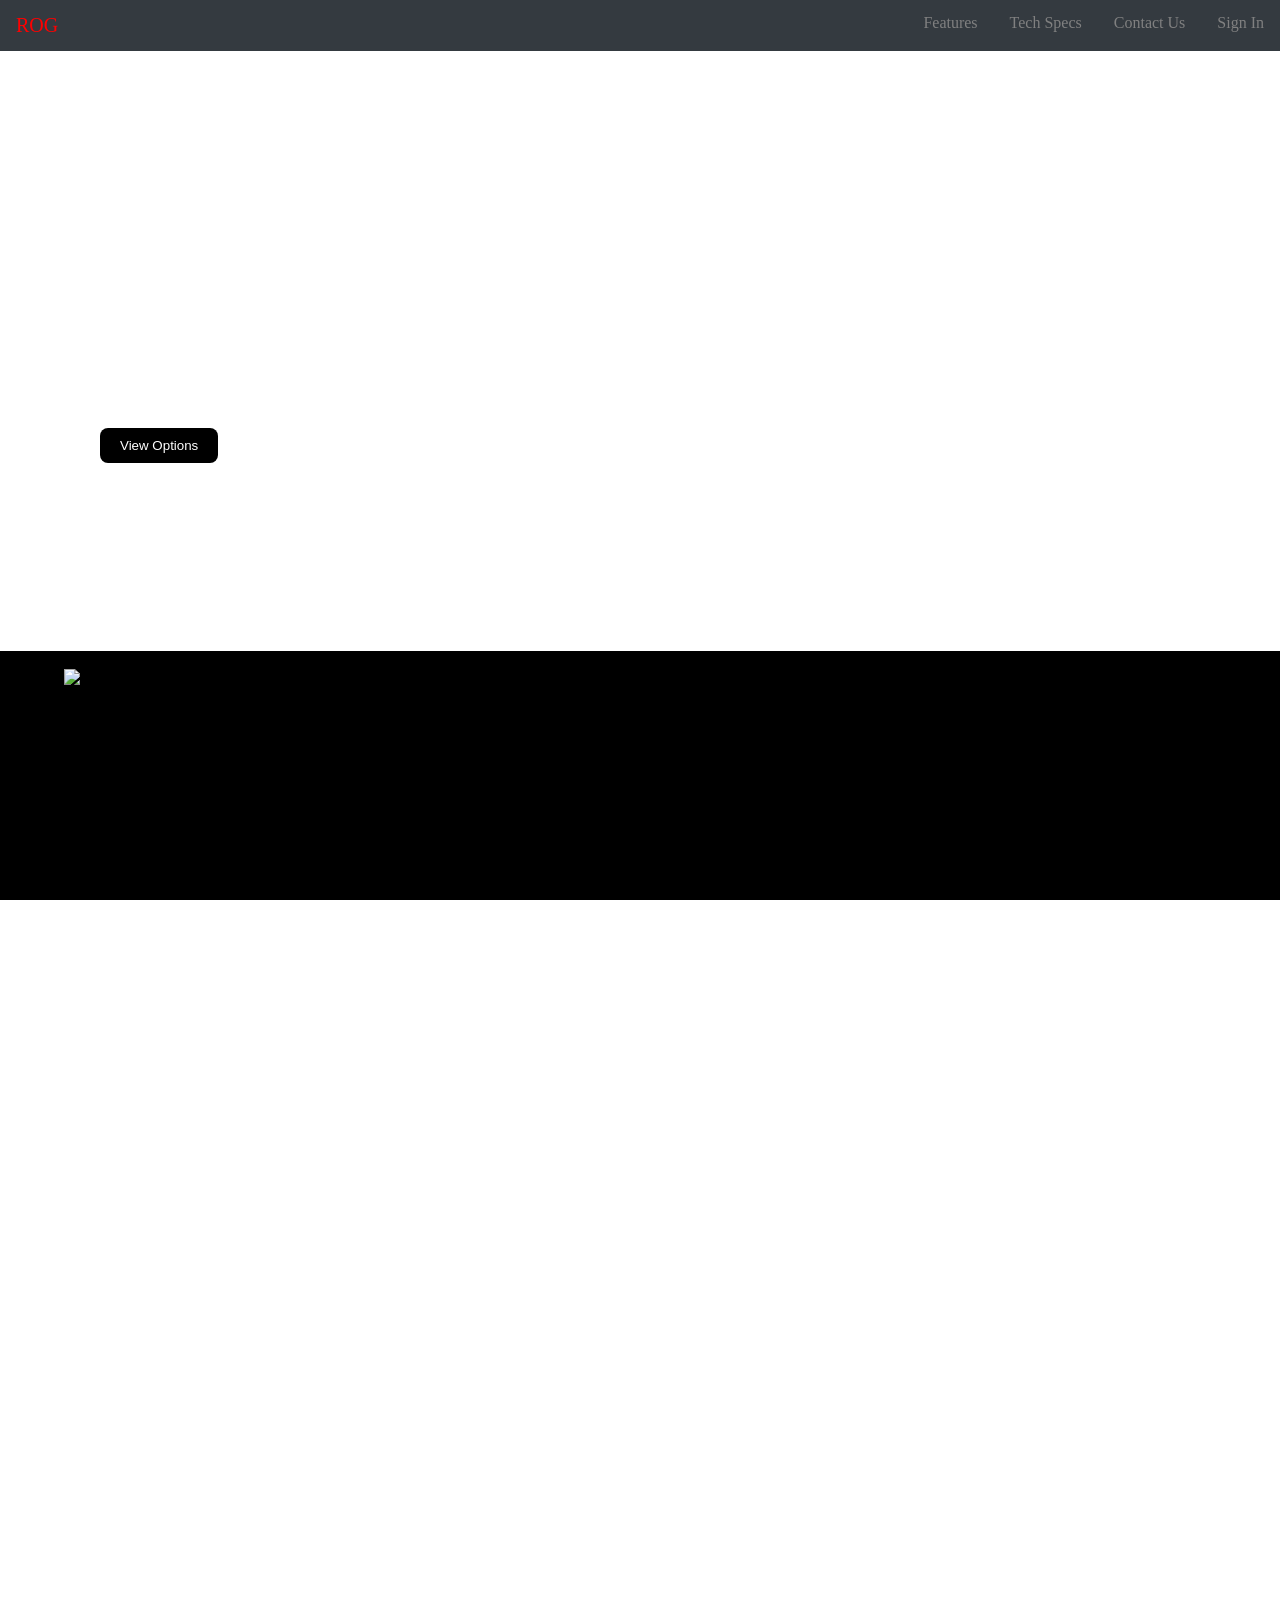
==== index.html @ 5b6840b0 "Update and rename Features.html to index.html" ====
<!DOCTYPE html>
<html>
<head>
	<meta charset="utf-8">
  	<meta name="viewport" content="width=device-width, initial-scale=1">

  	<title>Features</title>

  	<link rel="stylesheet" type="text/css" href="Features.css">
  	
</head>
<body>

	<div class="navbar">
    	<a href="index.html" class="logo">ROG</a>

    	<a href="Sign In.html" class="right">Sign In</a>
    	<a href="Contact Us.html" class="right">Contact Us</a>
    	<a href="Tech Specs.html" class="right">Tech Specs</a>
    	<a href="Features.html" class="right">Features</a>
	</div>


	<div class="vid">
		<video autoplay loop muted>
			<source src="ad.mp4" type="video/mp4">
		</video>
	</div>

	<div class="divi texie">
		<h1>< / ZEPHYRUS G14 ></h1>
		<br>
		<h3>The new ROG Zephyrus G14<br><br> Equipped with the most efficient AMD processors<br><br>Long lasting battery life<br><br> Multiple configurations available</h3>

		<br>


		<a href="Tech Specs.html">
			<button>View Options</button>
		</a>

	</div>


<div class="trail texie">

	<br>
	
	<div class="wholespec">
		<div> 
			<img class="img-fluid" src="https://dlcdnwebimgs.asus.com/gain/949E3794-DC9E-427F-8098-DEE5C6A51AC0">
		</div>
		
		<div class="cpuspec"> 

			<h1 class="texer" style="text-align: right;">CPU</h1>
			
			<br>

			<p class="texer">The AMD Ryzen 7 4900HS is the fastest laptop processor tested in multi-threaded workloads, it’s also the fastest in single-thread performance. The 4900HS is 35% faster than the 8-core Core i9-9880H when using all cores, and 7% faster in single-core. The chip is manufactured in the modern 7 nm process at TSMC with 8 cores and 16 threads. The 4900HS integrates all eight cores based on the Zen 2 microarchitecture and support SMT / Hyperthreading.</p>

		</div>
	</div><br>
	

	<br>
	<br>
	<br>
	<br>
	<br>
	
	<div class="wholespec">
		<div class="gpuspec"> 

			<h1 class="texer" style="text-align: left;">GPU</h1>
			
			<br>

			<p class="texer">The AMD Ryzen 7 4900HS is the fastest laptop processor tested in multi-threaded workloads, it’s also the fastest in single-thread performance. The 4900HS is 35% faster than the 8-core Core i9-9880H when using all cores, and 7% faster in single-core. The chip is manufactured in the modern 7 nm process at TSMC with 8 cores and 16 threads. The 4900HS integrates all eight cores based on the Zen 2 microarchitecture and support SMT / Hyperthreading.</p>

		</div>

		<div> 
			<img src="https://img.militaryaerospace.com/files/base/ebm/mae/image/2020/09/Nvidia_15_Sept_2020.5f5fc695017c6.png?auto=format&fit=max&w=1200" width="330px;" height="242.55px;">
		</div>

	</div><br>
	
	<br>
	<br>
	<br>
	<br>
	<br>
	
	<div class="wholespec">
		<div> 
			<img src="https://dlcdnwebimgs.asus.com/gain/5FE2240F-FB16-4FCB-AE7E-547D4A085869/w1000/h732" height="500px" width="500px;">
		</div>
		
		<div class="cpuspec"> 

			<h1 class="texer" style="text-align: right;">Battery Life</h1>
			
			<br>

			<p class="texer">More than 11 hours of battery life of continuous web surfing at 150 nits screen brightness, awesome performance for gaming and VR, thermal management that never gets hot to the touch, and a design that can both satisfy gamers and look at home in more professional settings. All this, plus funky AniMe Matrix personalization features.</p>

		</div>

	</div><br>

	<section class="thelast">
		<img src="https://rog.asus.com/microsite/ROG-ZEPHYRUS-G14-ACRNM/images/large/1x/zfwgrgr.svg">
	</section>

</div>
</body>
</html>
---- Features.css ----
a:hover{
	color: red;
}

.dei{
	color: grey;
}

.troll{
	background-image: url(https://dlcdnimgs.asus.com/websites/global/Products/xccq31kw0rrpex5l/v3/features/images/large/1x/07_bg.jpg);
	background-size: cover;
	height: 1204px;
}

.trail{
	background-color: black;
	background-size: cover;
	animation-name: trans;
	animation-duration: 20s;
	animation-timing-function: linear;
	animation-iteration-count: infinite;
}

@keyframes trans{
  	0%   {background-color: black;}
  	25%  {background-color: black;}
  	50%  {background-color: #ffffff;}
  	75%  {background-color: #ffffff;}
}

.aida{
	color: white;
	font-family: courier;
	padding-top: 50px;
	text-align: justify;
	font-size: 20pt;
}

.reida{
	padding-top: 90px;
	color: white;
	font-family: Copperplate;
	text-align: center;
	font-size: 89pt;
}

.texer{
	animation-name: textrans;
	animation-duration: 20s;
	animation-timing-function: linear;
	animation-iteration-count: infinite;
}

@keyframes textrans{
  	0%   {color: #ffffff;}
  	25%  {color: #ffffff;}
  	50%  {color: black;}
  	75%  {color: black;}
  	99.99999%  {color: #ffffff;}
}

.thelast{
	padding-top: 50px;
}

.ree{
    font-family: courier;
}


li
{
	display: inline-block;
}

*
{
	box-sizing: border-box;
}

.divi
{
	
	width: 800px;
	height: 600px;
	background-size: cover;
	background-position: center;
	padding-top: 50px;
	padding-left: 100px;
	color: white;
	text-align: justify; 
}

.qq
{
	background-color: black;
	color: white;
	border-width: 0px;
	width: 100px;
	height: 50px;
	border-radius: 10px;
	font-size: 12pt;
}

button
{
    background-color: black;
    color: white;
    border: none;
    padding: 10px 20px;
    border-radius: 8px;
    margin-top: 20px;
    cursor: pointer;
    transition: all 0.3s ease-in-out;
}

button:hover 
{
    background-color: white;
    color: black;
    border: 2px solid black;
}

html,body
{
    width: 100%;
    height: 100%;
    margin: 0px;
    padding: 0px;
    overflow-x: hidden;
    font-family: verdana; 
}

video{
	width: 100%;
	height: 600px;
	position: absolute;
	z-index: -1;
	object-fit: cover;
}


.wholeproductname{
	margin-top: 70px;
	display:flex;
	text-align:center;
	justify-content: center;
}

.nameproduct{
	margin-left: 3vw;
	margin-right: 3vw;
	width:19vw
}

.tablebar{
	top:60px;
	background-color: #000000;
	color: white;
	display:none;
	text-align: center;
}

.wholespec{
	margin-bottom: 1vh;
	display:flex;
	text-align:justify;
	justify-content: center;
	margin-left: 5vw;
	margin-right: 5vw;
}

.rightspec{
	margin-bottom: 1vh;
	display: flex;
	text-align: right;
	justify-content: center;
}

.leftspec{
	margin-bottom: 1vh;
	display: flex;
	text-align: left;
	justify-content: center;
}

.cpuspec{
	margin-left: 3vw;
	margin-right: 3vw;
	margin-top:5vh
}

.gpuspec{
	margin-left: 3vw;
	margin-right: 3vw;
	margin-top:1vh
}

.batteryspec{
	margin-left: 3vw;
	margin-right: 3vw;
	margin-top:10vh
}

.img-fluid {
    max-width: 100%;
    height: auto;
}

.texie{
	font-family: courier;
}

.navbar{
    overflow: hidden;
    background-color: #343a40!important;;
    position: sticky;
    top: 0;
    z-index: 100;
}

.navbar a {
    float: left;
    display: block;
    color: grey;
    text-align: center;
    padding: 14px 16px;
    text-decoration: none;
}

.navbar a.logo {
    float: left;
    font-size: 20px;
    color: red;
}

.navbar a.right {
    float: right;
}

@media screen and (max-width: 600px) {
    .navbar a {
            float: none;
            display: block;
            text-align: left;
	}
    .navbar a.right {
            float: none;
        }
    }

a:hover{
	color: red;
}
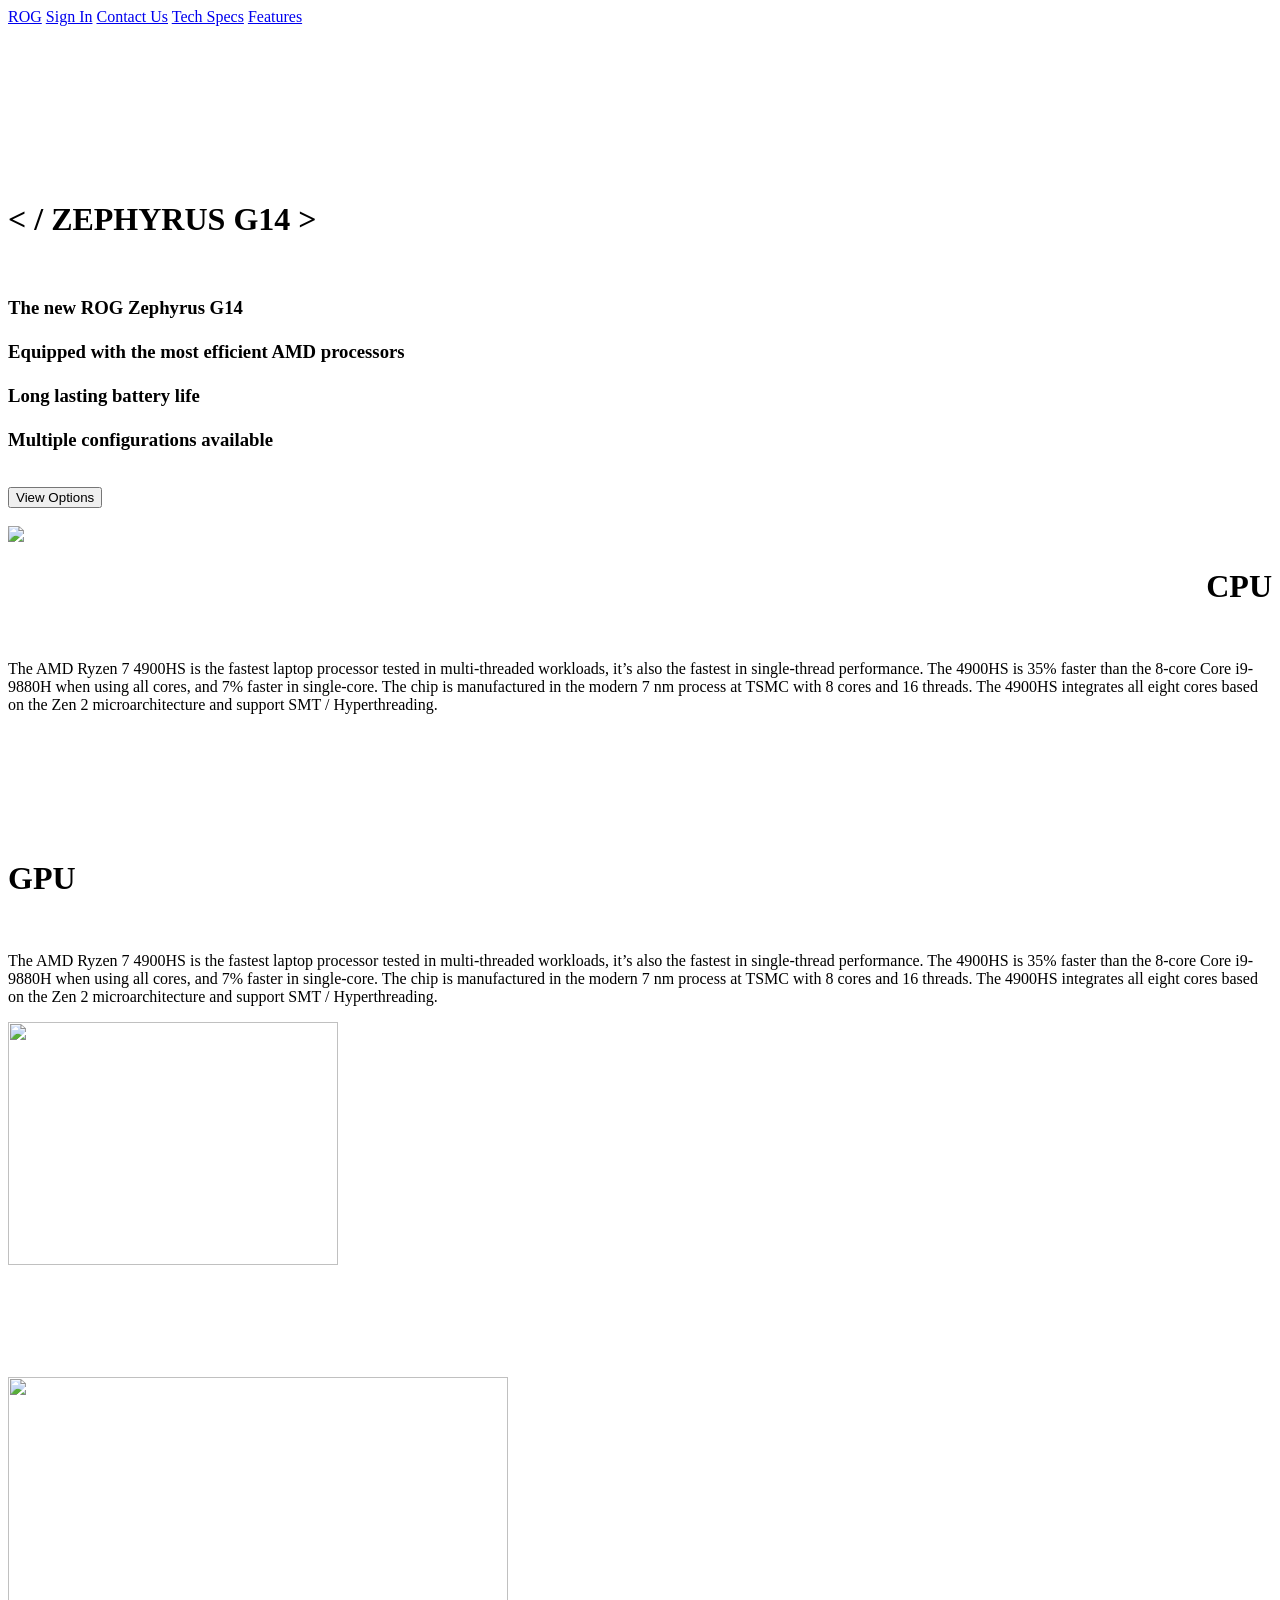
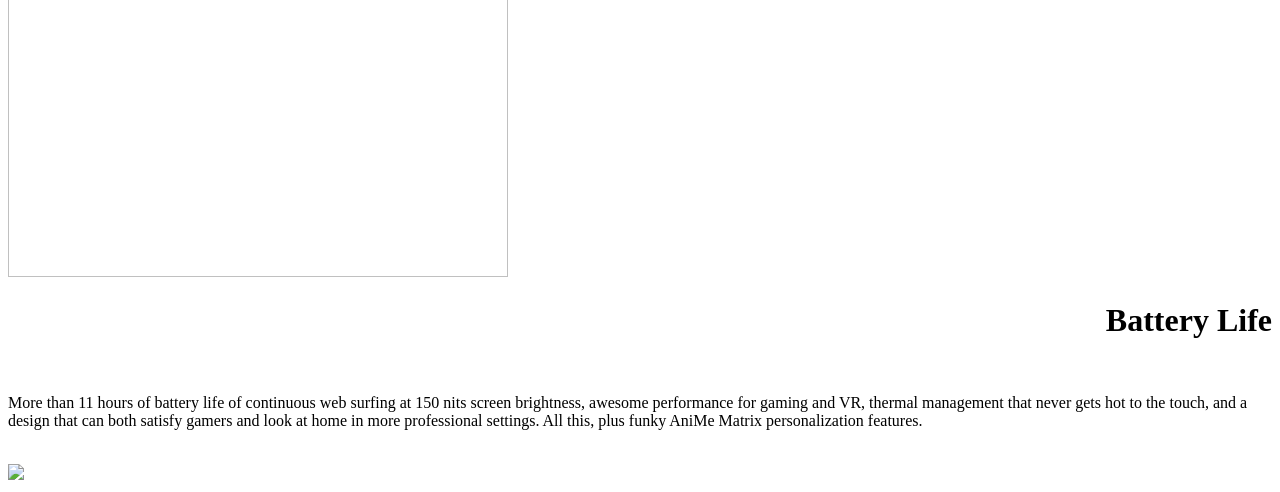
==== commit 03ef8513: "Update index.html" ====
--- a/index.html
+++ b/index.html
@@ -6,7 +6,7 @@
 
   	<title>Features</title>
 
-  	<link rel="stylesheet" type="text/css" href="Features.css">
+  	<link rel="stylesheet" type="text/css" href="index.css">
   	
 </head>
 <body>
@@ -17,7 +17,7 @@
     	<a href="Sign In.html" class="right">Sign In</a>
     	<a href="Contact Us.html" class="right">Contact Us</a>
     	<a href="Tech Specs.html" class="right">Tech Specs</a>
-    	<a href="Features.html" class="right">Features</a>
+    	<a href="index.html" class="right">Features</a>
 	</div>
 
 
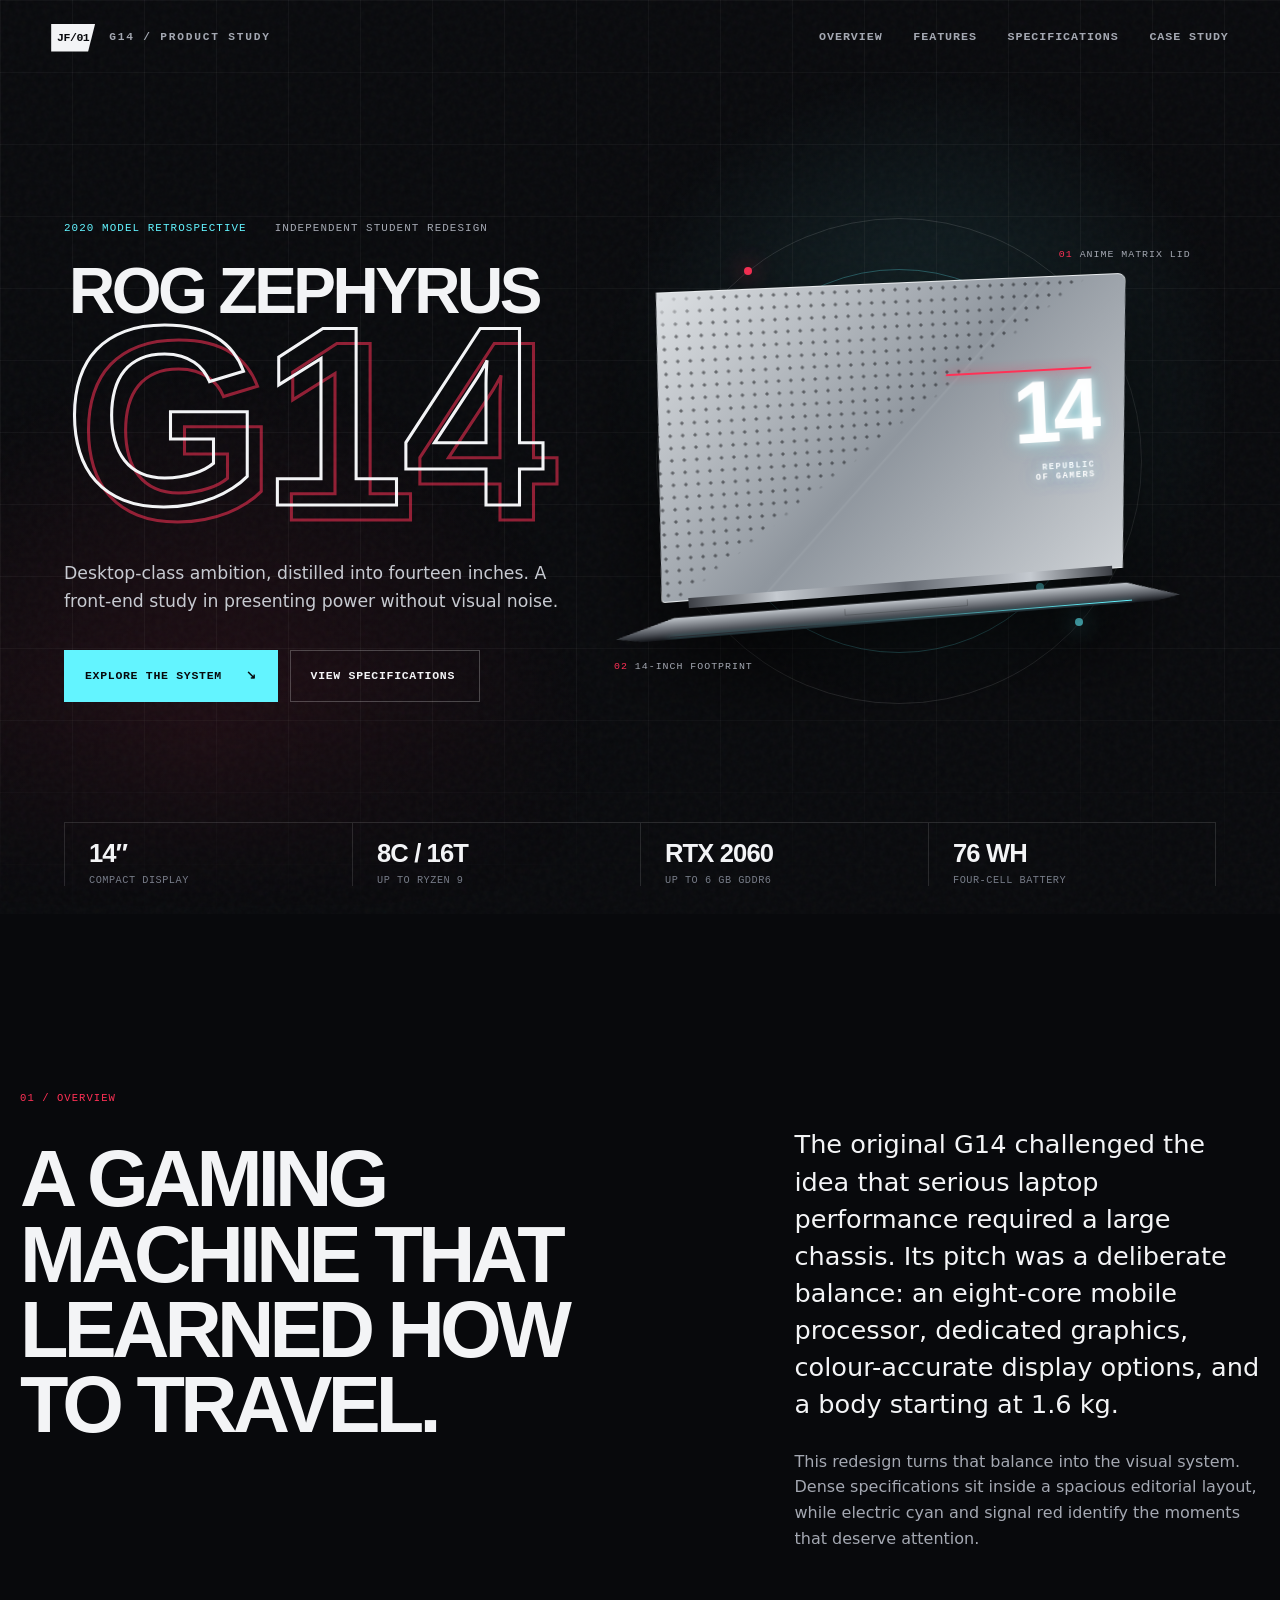
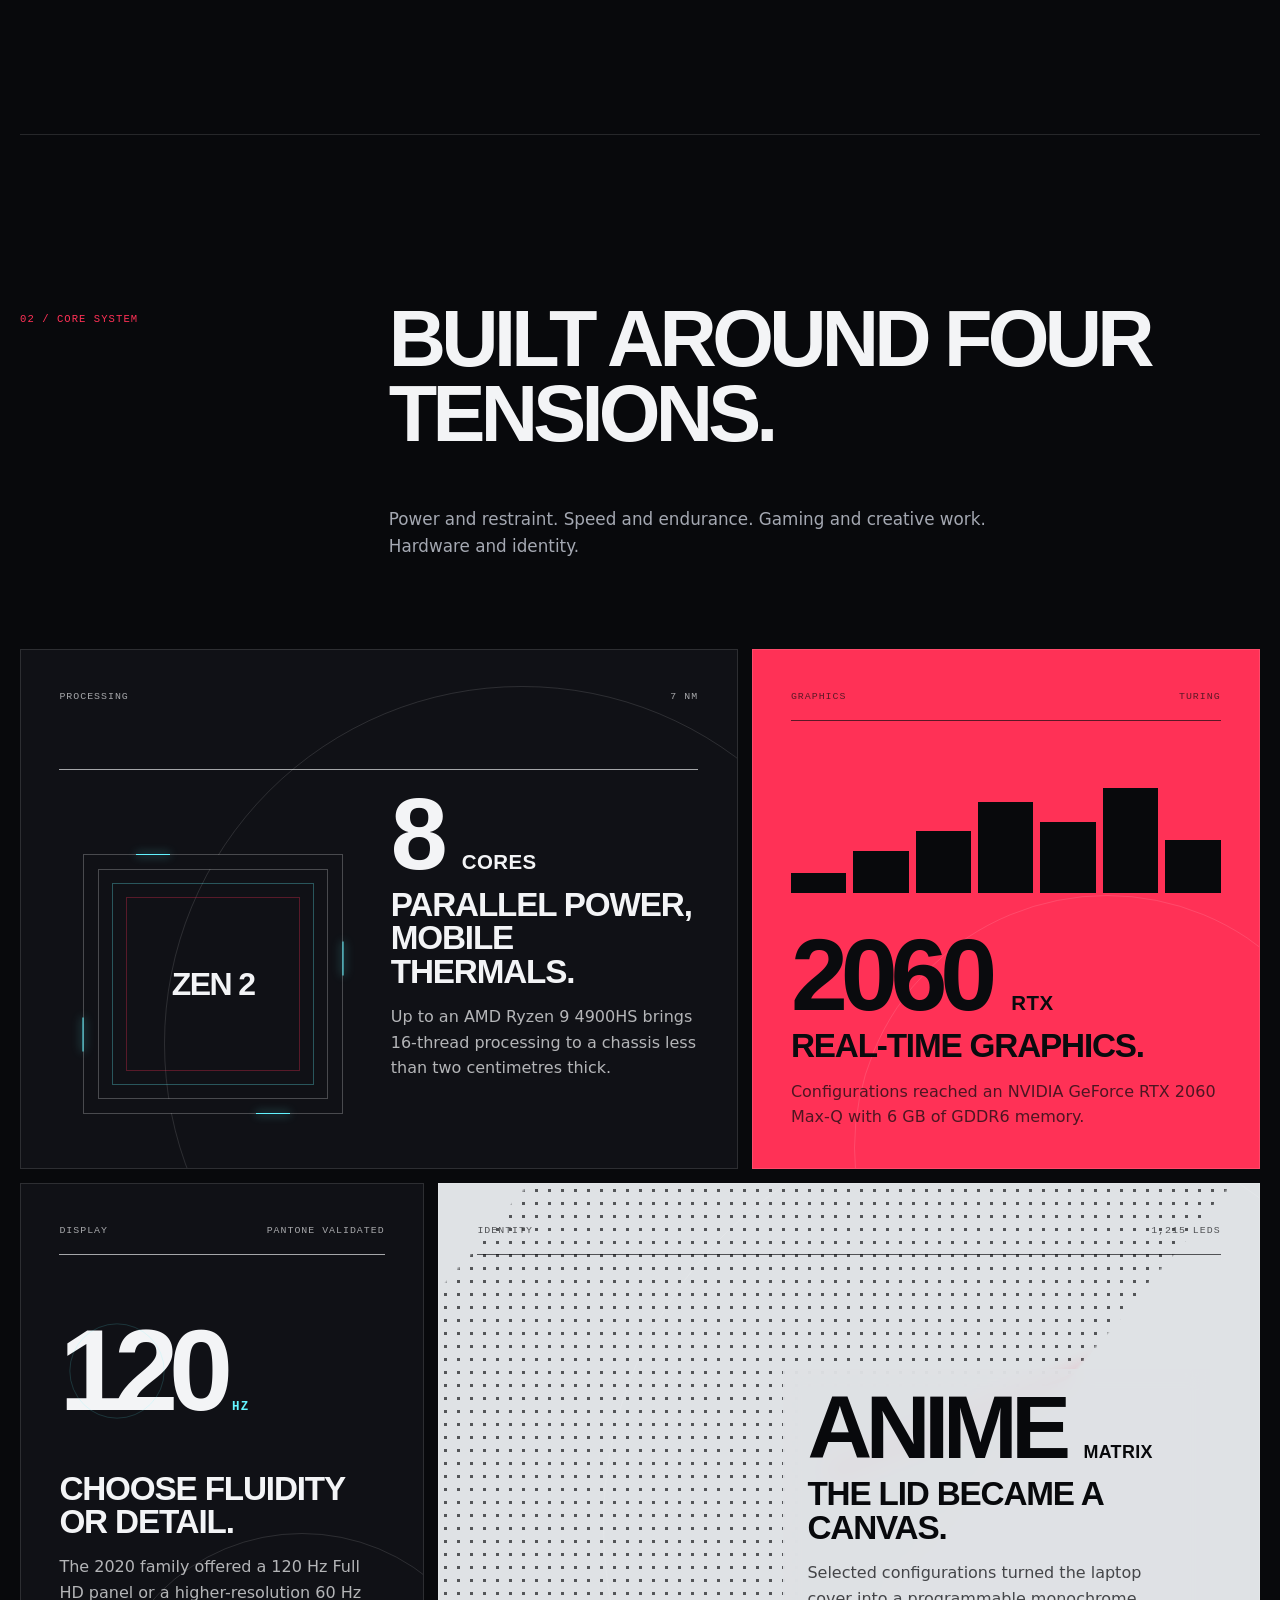
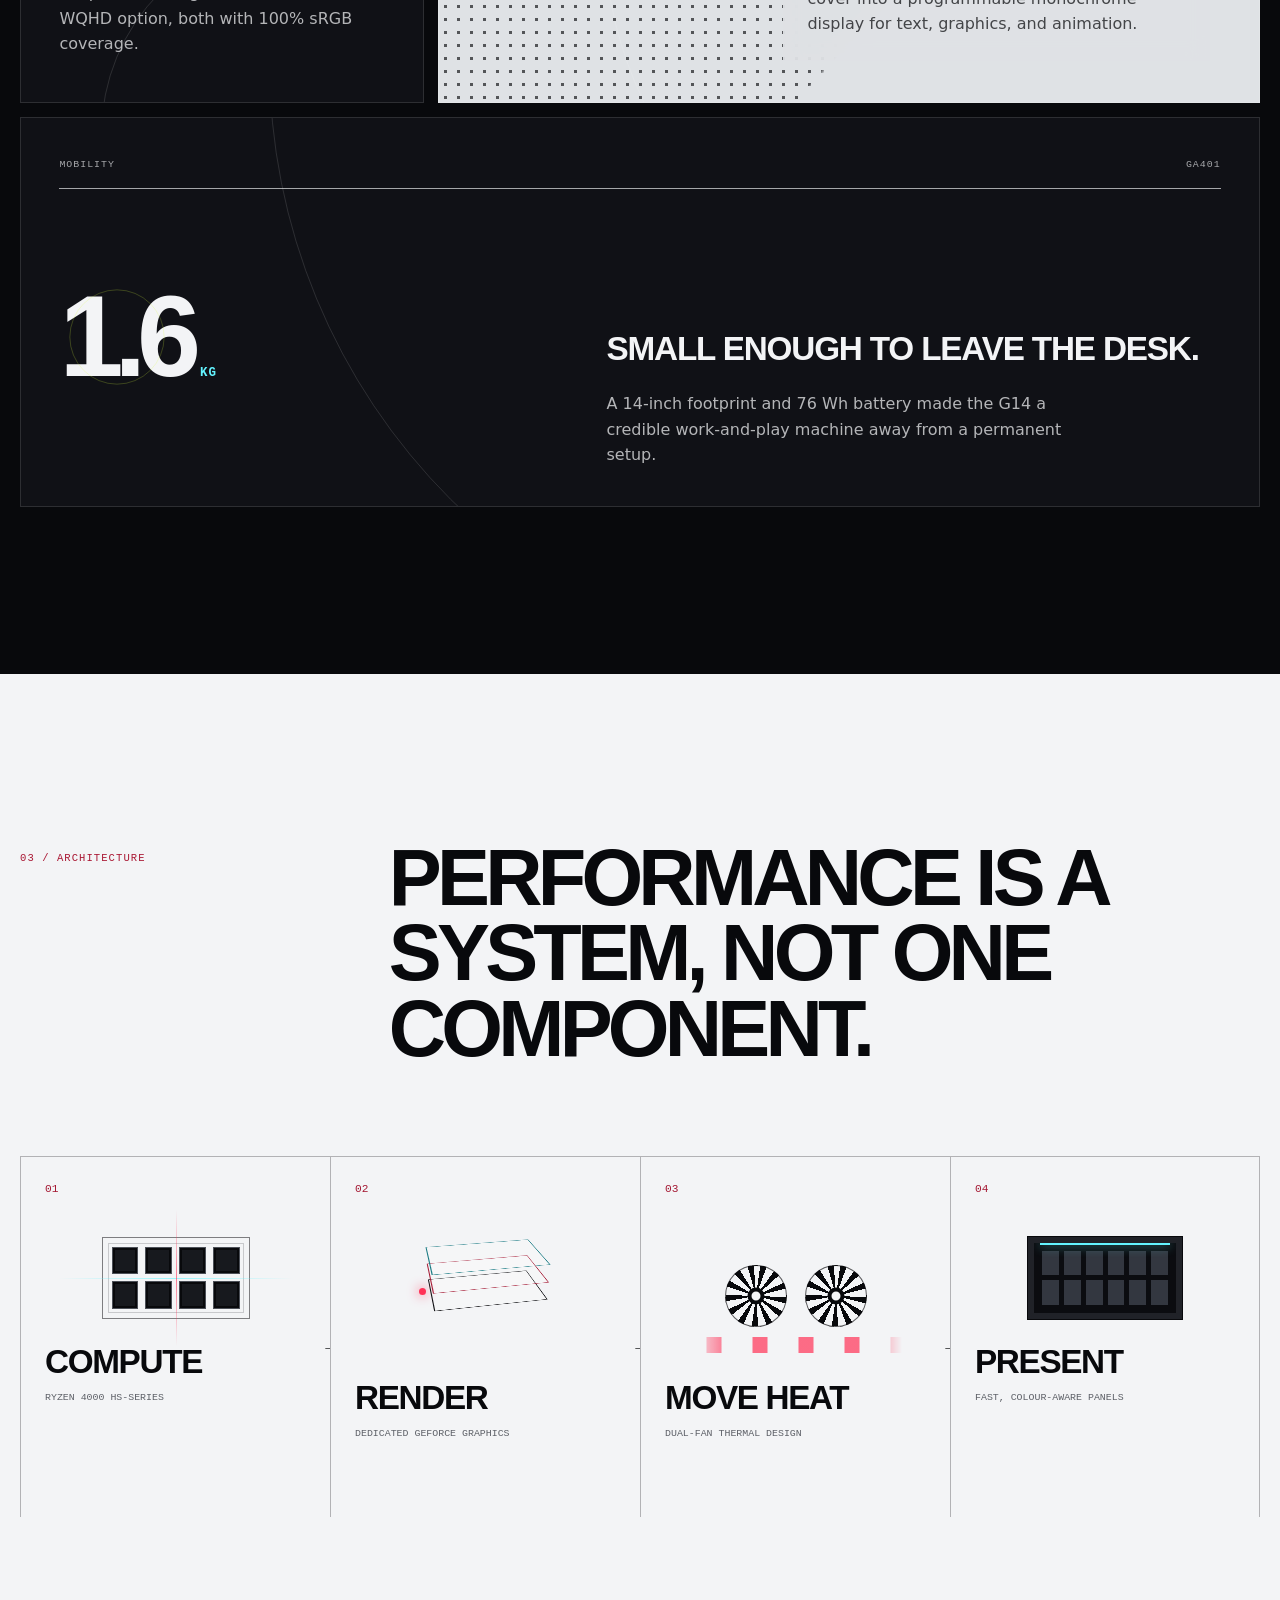
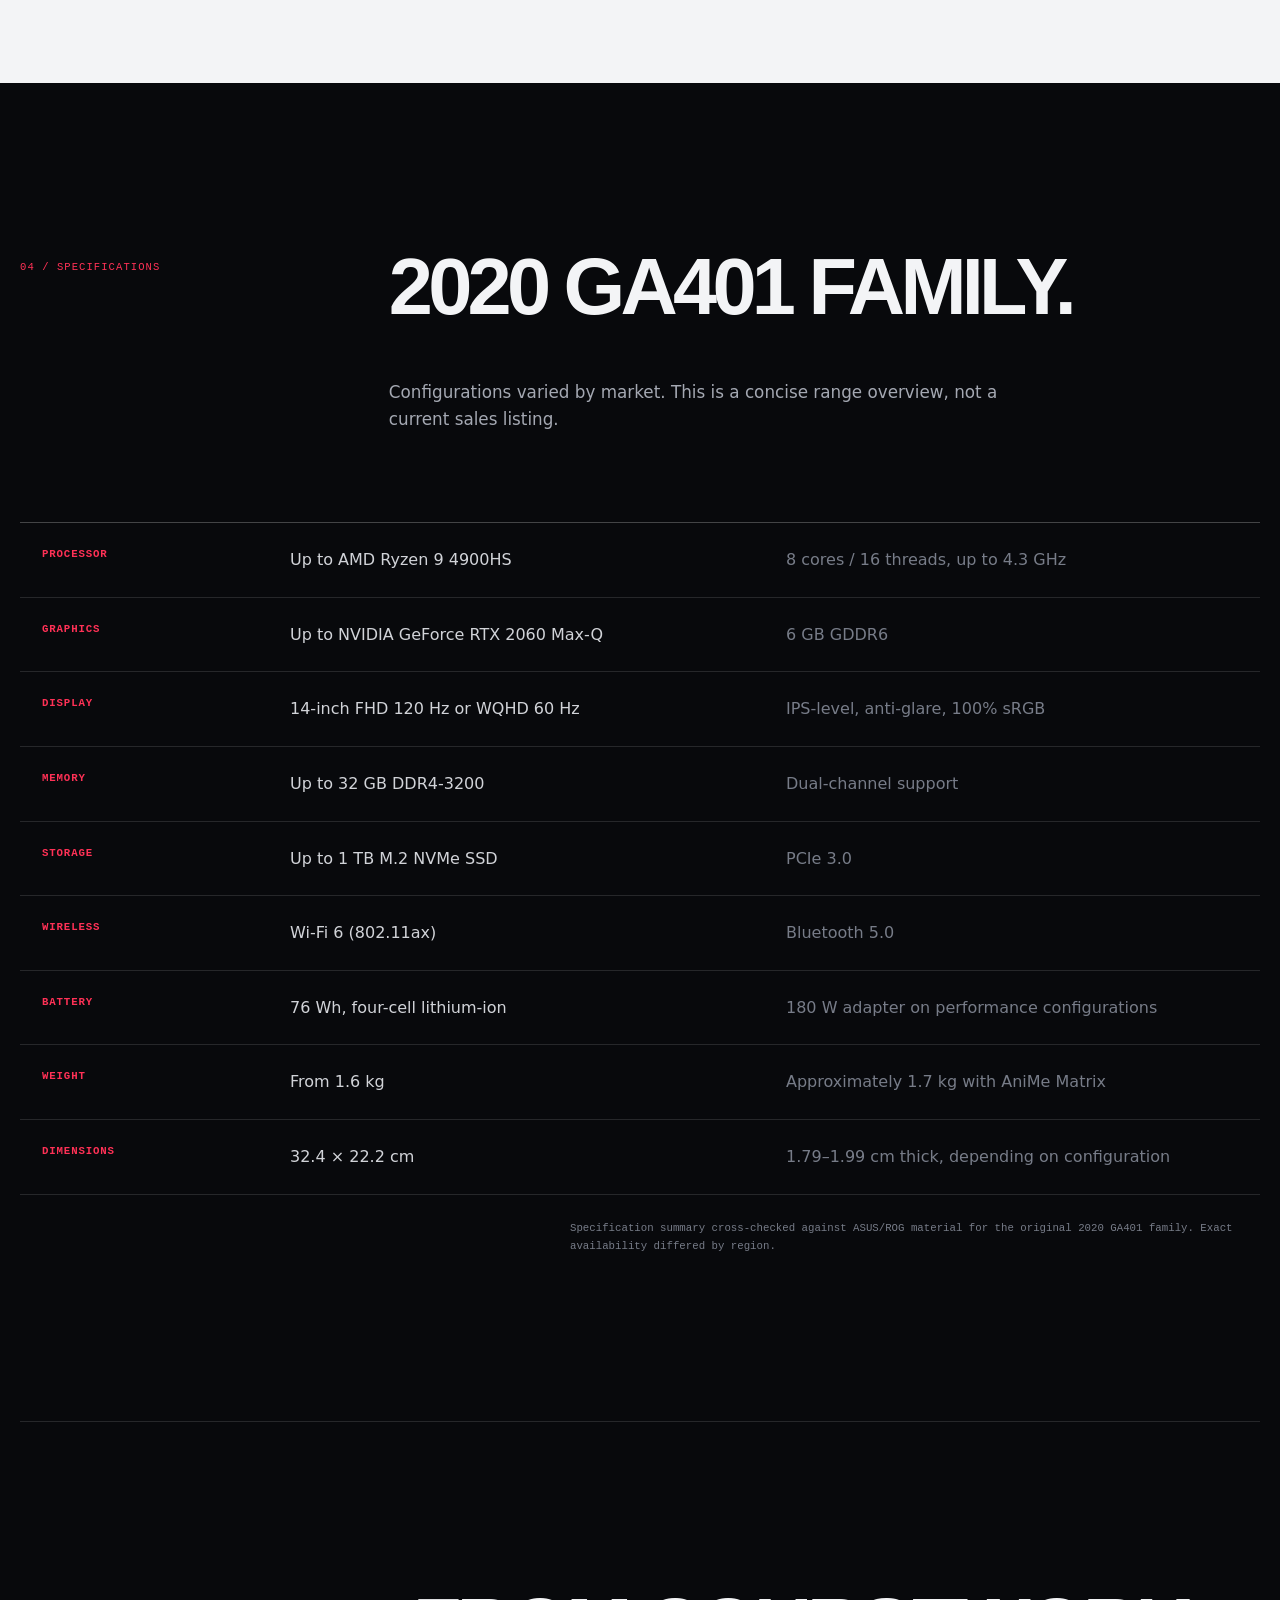
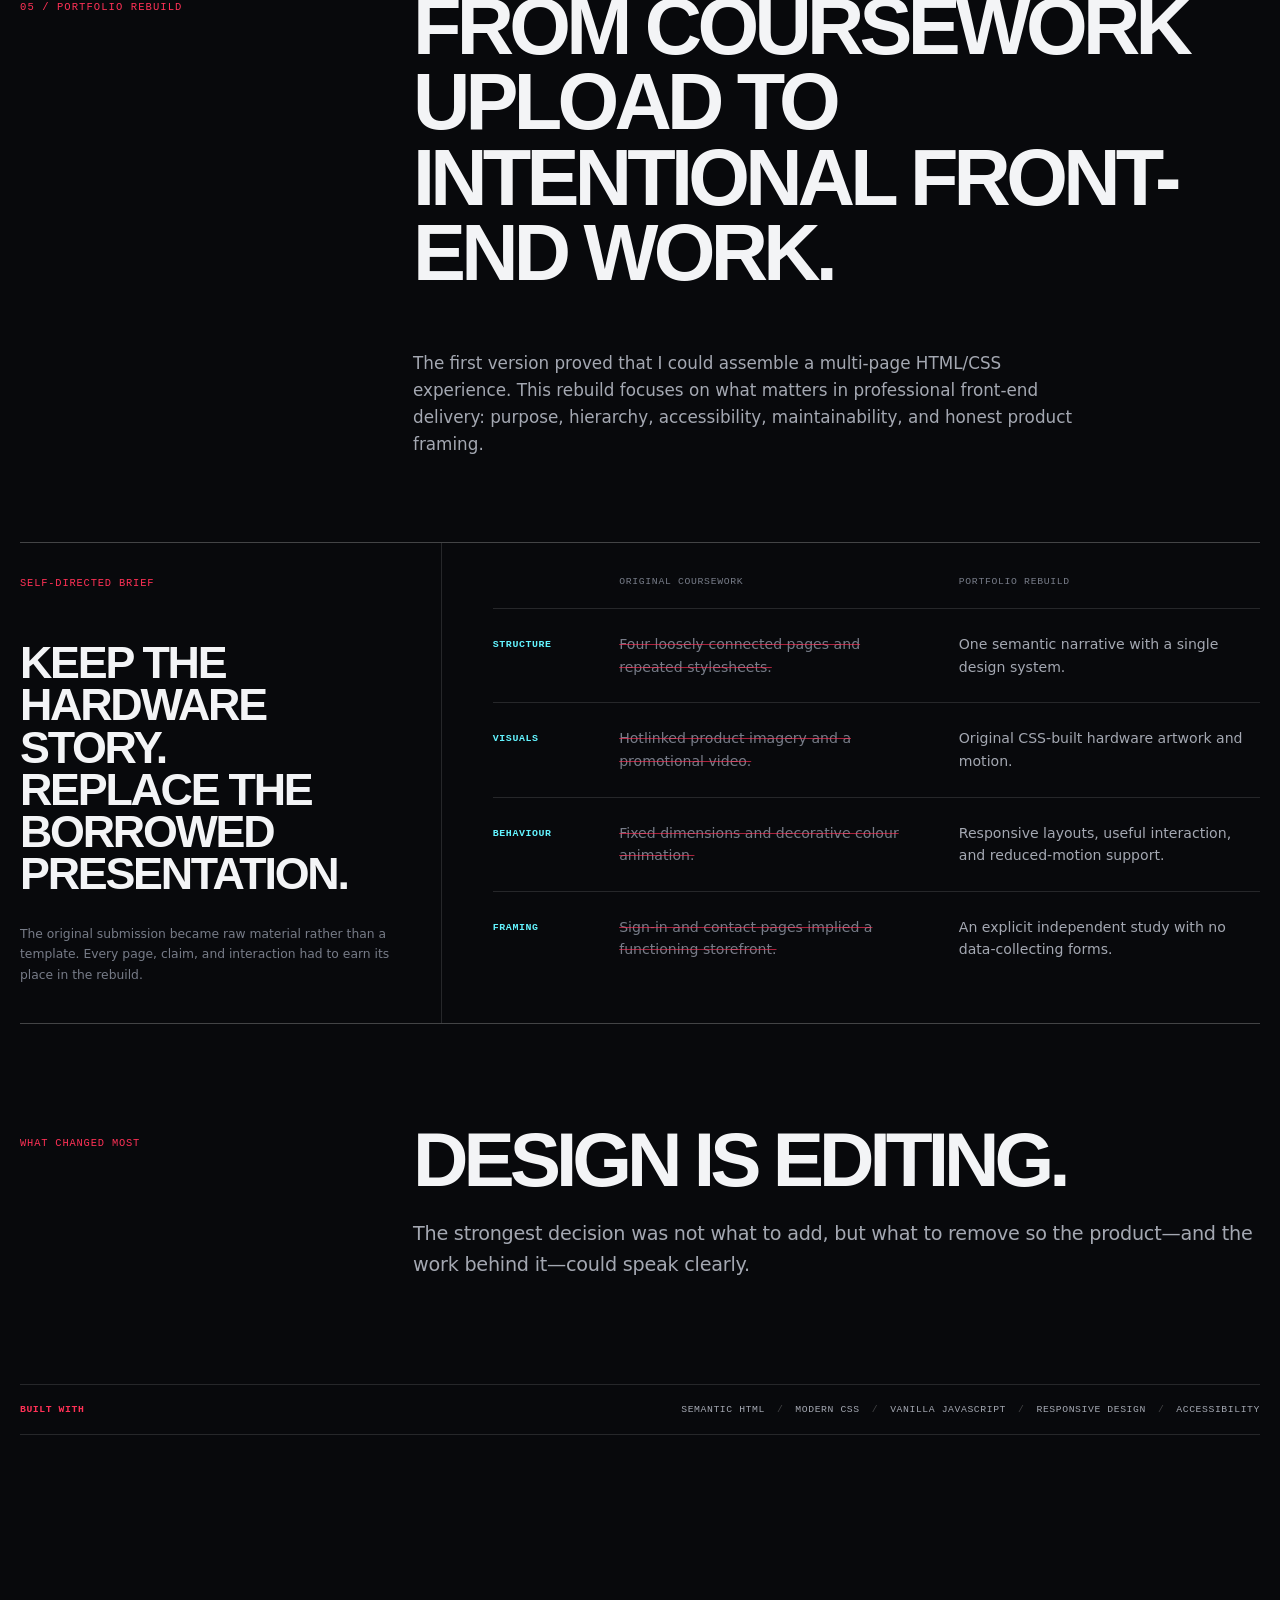
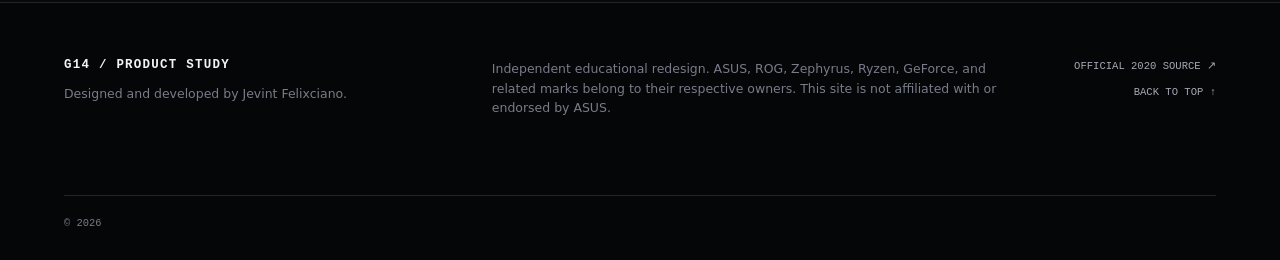
==== commit ef26d41e: "Rebuild ROG product study for portfolio" ====
--- a/index.html
+++ b/index.html
@@ -1,118 +1,280 @@
-<!DOCTYPE html>
-<html>
+<!doctype html>
+<html lang="en">
 <head>
-	<meta charset="utf-8">
-  	<meta name="viewport" content="width=device-width, initial-scale=1">
-
-  	<title>Features</title>
-
-  	<link rel="stylesheet" type="text/css" href="index.css">
-  	
+  <meta charset="utf-8">
+  <meta name="viewport" content="width=device-width, initial-scale=1">
+  <meta name="description" content="An independent front-end product study of the 2020 ROG Zephyrus G14, designed and developed by Jevint Felixciano.">
+  <meta name="theme-color" content="#08090c">
+  <title>Zephyrus G14 — 2020 Product Study</title>
+  <link rel="stylesheet" href="styles.css">
+  <script src="script.js" defer></script>
 </head>
 <body>
-
-	<div class="navbar">
-    	<a href="index.html" class="logo">ROG</a>
-
-    	<a href="Sign In.html" class="right">Sign In</a>
-    	<a href="Contact Us.html" class="right">Contact Us</a>
-    	<a href="Tech Specs.html" class="right">Tech Specs</a>
-    	<a href="index.html" class="right">Features</a>
-	</div>
-
-
-	<div class="vid">
-		<video autoplay loop muted>
-			<source src="ad.mp4" type="video/mp4">
-		</video>
-	</div>
-
-	<div class="divi texie">
-		<h1>< / ZEPHYRUS G14 ></h1>
-		<br>
-		<h3>The new ROG Zephyrus G14<br><br> Equipped with the most efficient AMD processors<br><br>Long lasting battery life<br><br> Multiple configurations available</h3>
-
-		<br>
-
-
-		<a href="Tech Specs.html">
-			<button>View Options</button>
-		</a>
-
-	</div>
-
-
-<div class="trail texie">
-
-	<br>
-	
-	<div class="wholespec">
-		<div> 
-			<img class="img-fluid" src="https://dlcdnwebimgs.asus.com/gain/949E3794-DC9E-427F-8098-DEE5C6A51AC0">
-		</div>
-		
-		<div class="cpuspec"> 
-
-			<h1 class="texer" style="text-align: right;">CPU</h1>
-			
-			<br>
-
-			<p class="texer">The AMD Ryzen 7 4900HS is the fastest laptop processor tested in multi-threaded workloads, it’s also the fastest in single-thread performance. The 4900HS is 35% faster than the 8-core Core i9-9880H when using all cores, and 7% faster in single-core. The chip is manufactured in the modern 7 nm process at TSMC with 8 cores and 16 threads. The 4900HS integrates all eight cores based on the Zen 2 microarchitecture and support SMT / Hyperthreading.</p>
-
-		</div>
-	</div><br>
-	
-
-	<br>
-	<br>
-	<br>
-	<br>
-	<br>
-	
-	<div class="wholespec">
-		<div class="gpuspec"> 
-
-			<h1 class="texer" style="text-align: left;">GPU</h1>
-			
-			<br>
-
-			<p class="texer">The AMD Ryzen 7 4900HS is the fastest laptop processor tested in multi-threaded workloads, it’s also the fastest in single-thread performance. The 4900HS is 35% faster than the 8-core Core i9-9880H when using all cores, and 7% faster in single-core. The chip is manufactured in the modern 7 nm process at TSMC with 8 cores and 16 threads. The 4900HS integrates all eight cores based on the Zen 2 microarchitecture and support SMT / Hyperthreading.</p>
-
-		</div>
-
-		<div> 
-			<img src="https://img.militaryaerospace.com/files/base/ebm/mae/image/2020/09/Nvidia_15_Sept_2020.5f5fc695017c6.png?auto=format&fit=max&w=1200" width="330px;" height="242.55px;">
-		</div>
-
-	</div><br>
-	
-	<br>
-	<br>
-	<br>
-	<br>
-	<br>
-	
-	<div class="wholespec">
-		<div> 
-			<img src="https://dlcdnwebimgs.asus.com/gain/5FE2240F-FB16-4FCB-AE7E-547D4A085869/w1000/h732" height="500px" width="500px;">
-		</div>
-		
-		<div class="cpuspec"> 
-
-			<h1 class="texer" style="text-align: right;">Battery Life</h1>
-			
-			<br>
-
-			<p class="texer">More than 11 hours of battery life of continuous web surfing at 150 nits screen brightness, awesome performance for gaming and VR, thermal management that never gets hot to the touch, and a design that can both satisfy gamers and look at home in more professional settings. All this, plus funky AniMe Matrix personalization features.</p>
-
-		</div>
-
-	</div><br>
-
-	<section class="thelast">
-		<img src="https://rog.asus.com/microsite/ROG-ZEPHYRUS-G14-ACRNM/images/large/1x/zfwgrgr.svg">
-	</section>
-
-</div>
+  <a class="skip-link" href="#main-content">Skip to content</a>
+  <div class="scroll-progress" aria-hidden="true"><span></span></div>
+
+  <header class="site-header" data-header>
+    <a class="brand" href="#top" aria-label="Zephyrus G14 product study home">
+      <span class="brand__mark" aria-hidden="true">JF/01</span>
+      <span class="brand__name">G14 / PRODUCT STUDY</span>
+    </a>
+
+    <button class="menu-toggle" type="button" aria-expanded="false" aria-controls="primary-navigation">
+      <span class="sr-only">Toggle navigation</span>
+      <span aria-hidden="true"></span>
+      <span aria-hidden="true"></span>
+    </button>
+
+    <nav id="primary-navigation" class="primary-nav" aria-label="Primary navigation">
+      <a href="#overview">Overview</a>
+      <a href="#features">Features</a>
+      <a href="#specifications">Specifications</a>
+      <a href="#case-study">Case study</a>
+    </nav>
+  </header>
+
+  <main id="main-content">
+    <section id="top" class="hero" aria-labelledby="hero-title">
+      <div class="hero__noise" aria-hidden="true"></div>
+      <div class="hero__grid" aria-hidden="true"></div>
+
+      <div class="hero__content reveal">
+        <p class="eyebrow"><span>2020 model retrospective</span><span>Independent student redesign</span></p>
+        <h1 id="hero-title">
+          <span class="hero__kicker">ROG Zephyrus</span>
+          <span class="hero__title">G14</span>
+        </h1>
+        <p class="hero__lede">Desktop-class ambition, distilled into fourteen inches. A front-end study in presenting power without visual noise.</p>
+        <div class="hero__actions">
+          <a class="button button--primary" href="#features">Explore the system <span aria-hidden="true">↘</span></a>
+          <a class="button button--ghost" href="#specifications">View specifications</a>
+        </div>
+      </div>
+
+      <div class="hero__visual reveal" data-device-scene>
+        <div class="orbit orbit--one" aria-hidden="true"></div>
+        <div class="orbit orbit--two" aria-hidden="true"></div>
+        <div class="device" role="img" aria-label="Abstract illustration of an open Zephyrus G14 laptop with an illuminated dot-matrix lid">
+          <div class="device__lid">
+            <div class="matrix" aria-hidden="true">
+              <span class="matrix__slash"></span>
+              <strong>14</strong>
+              <small>REPUBLIC<br>OF GAMERS</small>
+            </div>
+          </div>
+          <div class="device__hinge" aria-hidden="true"></div>
+          <div class="device__base" aria-hidden="true"><span></span></div>
+        </div>
+        <p class="visual-note visual-note--top"><span>01</span> AniMe Matrix lid</p>
+        <p class="visual-note visual-note--bottom"><span>02</span> 14-inch footprint</p>
+      </div>
+
+      <dl class="hero__metrics reveal" aria-label="Product highlights">
+        <div><dt>14″</dt><dd>compact display</dd></div>
+        <div><dt>8C / 16T</dt><dd>up to Ryzen 9</dd></div>
+        <div><dt>RTX 2060</dt><dd>up to 6 GB GDDR6</dd></div>
+        <div><dt>76 Wh</dt><dd>four-cell battery</dd></div>
+      </dl>
+    </section>
+
+    <section id="overview" class="section overview" aria-labelledby="overview-title">
+      <div class="section-heading reveal">
+        <p class="section-index">01 / Overview</p>
+        <h2 id="overview-title">A gaming machine that learned how to travel.</h2>
+      </div>
+      <div class="overview__copy reveal">
+        <p class="lead">The original G14 challenged the idea that serious laptop performance required a large chassis. Its pitch was a deliberate balance: an eight-core mobile processor, dedicated graphics, colour-accurate display options, and a body starting at 1.6 kg.</p>
+        <p>This redesign turns that balance into the visual system. Dense specifications sit inside a spacious editorial layout, while electric cyan and signal red identify the moments that deserve attention.</p>
+      </div>
+    </section>
+
+    <section id="features" class="section features" aria-labelledby="features-title">
+      <div class="section-heading reveal">
+        <p class="section-index">02 / Core system</p>
+        <h2 id="features-title">Built around four tensions.</h2>
+        <p>Power and restraint. Speed and endurance. Gaming and creative work. Hardware and identity.</p>
+      </div>
+
+      <div class="feature-grid">
+        <article class="feature-card feature-card--performance reveal">
+          <div class="feature-card__topline"><span>Processing</span><span>7 nm</span></div>
+          <div class="processor-visual" aria-hidden="true">
+            <span>ZEN 2</span>
+            <i></i><i></i><i></i><i></i>
+          </div>
+          <div>
+            <p class="feature-card__number">8 <small>cores</small></p>
+            <h3>Parallel power, mobile thermals.</h3>
+            <p>Up to an AMD Ryzen 9 4900HS brings 16-thread processing to a chassis less than two centimetres thick.</p>
+          </div>
+        </article>
+
+        <article class="feature-card feature-card--graphics reveal">
+          <div class="feature-card__topline"><span>Graphics</span><span>Turing</span></div>
+          <div class="signal-bars" aria-hidden="true"><i></i><i></i><i></i><i></i><i></i><i></i><i></i></div>
+          <p class="feature-card__number">2060 <small>RTX</small></p>
+          <h3>Real-time graphics.</h3>
+          <p>Configurations reached an NVIDIA GeForce RTX 2060 Max-Q with 6 GB of GDDR6 memory.</p>
+        </article>
+
+        <article class="feature-card feature-card--display reveal">
+          <div class="feature-card__topline"><span>Display</span><span>Pantone validated</span></div>
+          <div class="refresh-visual" aria-hidden="true"><span>120</span><small>HZ</small></div>
+          <h3>Choose fluidity or detail.</h3>
+          <p>The 2020 family offered a 120 Hz Full HD panel or a higher-resolution 60 Hz WQHD option, both with 100% sRGB coverage.</p>
+        </article>
+
+        <article class="feature-card feature-card--matrix reveal">
+          <div class="feature-card__topline"><span>Identity</span><span>1,215 LEDs</span></div>
+          <div class="dot-field" aria-hidden="true"></div>
+          <div class="feature-card__matrix-copy">
+            <p class="feature-card__number">AniMe <small>Matrix</small></p>
+            <h3>The lid became a canvas.</h3>
+            <p>Selected configurations turned the laptop cover into a programmable monochrome display for text, graphics, and animation.</p>
+          </div>
+        </article>
+
+        <article class="feature-card feature-card--mobility reveal">
+          <div class="feature-card__topline"><span>Mobility</span><span>GA401</span></div>
+          <div class="weight-visual" aria-hidden="true"><span>1.6</span><small>KG</small></div>
+          <h3>Small enough to leave the desk.</h3>
+          <p>A 14-inch footprint and 76 Wh battery made the G14 a credible work-and-play machine away from a permanent setup.</p>
+        </article>
+      </div>
+    </section>
+
+    <section class="section architecture" aria-labelledby="architecture-title">
+      <div class="section-heading reveal">
+        <p class="section-index">03 / Architecture</p>
+        <h2 id="architecture-title">Performance is a system, not one component.</h2>
+      </div>
+
+      <ol class="system-flow reveal">
+        <li>
+          <span>01</span>
+          <div class="system-visual system-visual--compute" aria-hidden="true">
+            <i></i><i></i><i></i><i></i><i></i><i></i><i></i><i></i>
+          </div>
+          <strong>Compute</strong>
+          <small>Ryzen 4000 HS-series</small>
+        </li>
+        <li>
+          <span>02</span>
+          <div class="system-visual system-visual--render" aria-hidden="true">
+            <i></i><i></i><i></i><b></b>
+          </div>
+          <strong>Render</strong>
+          <small>Dedicated GeForce graphics</small>
+        </li>
+        <li>
+          <span>03</span>
+          <div class="system-visual system-visual--thermal" aria-hidden="true">
+            <i></i><i></i><b></b>
+          </div>
+          <strong>Move heat</strong>
+          <small>Dual-fan thermal design</small>
+        </li>
+        <li>
+          <span>04</span>
+          <div class="system-visual system-visual--display" aria-hidden="true">
+            <i></i><i></i><i></i><i></i><i></i><i></i>
+            <i></i><i></i><i></i><i></i><i></i><i></i>
+          </div>
+          <strong>Present</strong>
+          <small>Fast, colour-aware panels</small>
+        </li>
+      </ol>
+    </section>
+
+    <section id="specifications" class="section specifications" aria-labelledby="specifications-title">
+      <div class="section-heading reveal">
+        <p class="section-index">04 / Specifications</p>
+        <h2 id="specifications-title">2020 GA401 family.</h2>
+        <p>Configurations varied by market. This is a concise range overview, not a current sales listing.</p>
+      </div>
+
+      <div class="spec-table-wrap reveal" tabindex="0" role="region" aria-label="Scrollable product specification table">
+        <table>
+          <tbody>
+            <tr><th scope="row">Processor</th><td>Up to AMD Ryzen 9 4900HS</td><td>8 cores / 16 threads, up to 4.3 GHz</td></tr>
+            <tr><th scope="row">Graphics</th><td>Up to NVIDIA GeForce RTX 2060 Max-Q</td><td>6 GB GDDR6</td></tr>
+            <tr><th scope="row">Display</th><td>14-inch FHD 120 Hz or WQHD 60 Hz</td><td>IPS-level, anti-glare, 100% sRGB</td></tr>
+            <tr><th scope="row">Memory</th><td>Up to 32 GB DDR4-3200</td><td>Dual-channel support</td></tr>
+            <tr><th scope="row">Storage</th><td>Up to 1 TB M.2 NVMe SSD</td><td>PCIe 3.0</td></tr>
+            <tr><th scope="row">Wireless</th><td>Wi-Fi 6 (802.11ax)</td><td>Bluetooth 5.0</td></tr>
+            <tr><th scope="row">Battery</th><td>76 Wh, four-cell lithium-ion</td><td>180 W adapter on performance configurations</td></tr>
+            <tr><th scope="row">Weight</th><td>From 1.6 kg</td><td>Approximately 1.7 kg with AniMe Matrix</td></tr>
+            <tr><th scope="row">Dimensions</th><td>32.4 × 22.2 cm</td><td>1.79–1.99 cm thick, depending on configuration</td></tr>
+          </tbody>
+        </table>
+      </div>
+      <p class="source-note reveal">Specification summary cross-checked against ASUS/ROG material for the original 2020 GA401 family. Exact availability differed by region.</p>
+    </section>
+
+    <section id="case-study" class="section case-study" aria-labelledby="case-study-title">
+      <div class="case-study__intro reveal">
+        <p class="section-index">05 / Portfolio rebuild</p>
+        <h2 id="case-study-title">From coursework upload to intentional front-end work.</h2>
+        <p>The first version proved that I could assemble a multi-page HTML/CSS experience. This rebuild focuses on what matters in professional front-end delivery: purpose, hierarchy, accessibility, maintainability, and honest product framing.</p>
+      </div>
+
+      <div class="case-study__record">
+        <aside class="case-study__brief reveal">
+          <span>Self-directed brief</span>
+          <p>Keep the hardware story.<br>Replace the borrowed presentation.</p>
+          <small>The original submission became raw material rather than a template. Every page, claim, and interaction had to earn its place in the rebuild.</small>
+        </aside>
+
+        <div class="case-study__ledger reveal" role="group" aria-label="Original coursework compared with the portfolio rebuild">
+          <div class="case-study__ledger-head" aria-hidden="true">
+            <span>Original coursework</span>
+            <span>Portfolio rebuild</span>
+          </div>
+          <div class="case-study__row">
+            <strong>Structure</strong>
+            <p><small>Original</small>Four loosely connected pages and repeated stylesheets.</p>
+            <p><small>Rebuild</small>One semantic narrative with a single design system.</p>
+          </div>
+          <div class="case-study__row">
+            <strong>Visuals</strong>
+            <p><small>Original</small>Hotlinked product imagery and a promotional video.</p>
+            <p><small>Rebuild</small>Original CSS-built hardware artwork and motion.</p>
+          </div>
+          <div class="case-study__row">
+            <strong>Behaviour</strong>
+            <p><small>Original</small>Fixed dimensions and decorative colour animation.</p>
+            <p><small>Rebuild</small>Responsive layouts, useful interaction, and reduced-motion support.</p>
+          </div>
+          <div class="case-study__row">
+            <strong>Framing</strong>
+            <p><small>Original</small>Sign-in and contact pages implied a functioning storefront.</p>
+            <p><small>Rebuild</small>An explicit independent study with no data-collecting forms.</p>
+          </div>
+        </div>
+      </div>
+
+      <div class="case-study__closing reveal">
+        <p>What changed most</p>
+        <p><strong>Design is editing.</strong> The strongest decision was not what to add, but what to remove so the product—and the work behind it—could speak clearly.</p>
+      </div>
+
+      <div class="case-study__stack reveal" role="list" aria-label="Technology used">
+        <b>Built with</b><span role="listitem">Semantic HTML</span><span role="listitem">Modern CSS</span><span role="listitem">Vanilla JavaScript</span><span role="listitem">Responsive design</span><span role="listitem">Accessibility</span>
+      </div>
+    </section>
+  </main>
+
+  <footer class="site-footer">
+    <div>
+      <p class="site-footer__title">G14 / PRODUCT STUDY</p>
+      <p>Designed and developed by Jevint Felixciano.</p>
+    </div>
+    <p class="site-footer__legal">Independent educational redesign. ASUS, ROG, Zephyrus, Ryzen, GeForce, and related marks belong to their respective owners. This site is not affiliated with or endorsed by ASUS.</p>
+    <div class="site-footer__links">
+      <a href="https://rog.asus.com/articles/hands-on/hands-on-the-14-rog-zephyrus-g14-games-as-well-as-it-travels/" rel="noreferrer">Official 2020 source <span aria-hidden="true">↗</span></a>
+      <a href="#top">Back to top <span aria-hidden="true">↑</span></a>
+    </div>
+    <p class="site-footer__year">© <span data-year>2026</span></p>
+  </footer>
 </body>
 </html>
--- a/styles.css
+++ b/styles.css
@@ -0,0 +1,1971 @@
+:root {
+  --ink: #f3f4f6;
+  --muted: #a4a8b2;
+  --dim: #777c88;
+  --canvas: #08090c;
+  --surface: #101116;
+  --surface-2: #15171d;
+  --line: rgba(255, 255, 255, 0.12);
+  --line-strong: rgba(255, 255, 255, 0.24);
+  --red: #ff3156;
+  --cyan: #63f4ff;
+  --acid: #d8ff3e;
+  --max-width: 1240px;
+  --header-height: 76px;
+  --display: "Arial Narrow", "Roboto Condensed", "Helvetica Neue", Arial, sans-serif;
+  --body: Inter, ui-sans-serif, system-ui, -apple-system, BlinkMacSystemFont, "Segoe UI", sans-serif;
+  --mono: "SFMono-Regular", Consolas, "Liberation Mono", monospace;
+}
+
+*,
+*::before,
+*::after {
+  box-sizing: border-box;
+}
+
+html {
+  scroll-behavior: smooth;
+  scroll-padding-top: calc(var(--header-height) + 24px);
+}
+
+body {
+  min-width: 320px;
+  margin: 0;
+  color: var(--ink);
+  background: var(--canvas);
+  font-family: var(--body);
+  line-height: 1.6;
+  overflow-x: hidden;
+}
+
+body::selection {
+  color: #050608;
+  background: var(--cyan);
+}
+
+a {
+  color: inherit;
+}
+
+button,
+a {
+  -webkit-tap-highlight-color: transparent;
+}
+
+button {
+  font: inherit;
+}
+
+.sr-only {
+  position: absolute;
+  width: 1px;
+  height: 1px;
+  padding: 0;
+  margin: -1px;
+  overflow: hidden;
+  clip: rect(0, 0, 0, 0);
+  white-space: nowrap;
+  border: 0;
+}
+
+.skip-link {
+  position: fixed;
+  top: 12px;
+  left: 12px;
+  z-index: 1000;
+  padding: 10px 14px;
+  color: #07080b;
+  background: var(--cyan);
+  font-weight: 800;
+  transform: translateY(-160%);
+}
+
+.skip-link:focus {
+  transform: translateY(0);
+}
+
+:focus-visible {
+  outline: 2px solid var(--cyan);
+  outline-offset: 4px;
+}
+
+.scroll-progress {
+  position: fixed;
+  inset: 0 0 auto;
+  z-index: 200;
+  height: 2px;
+  pointer-events: none;
+}
+
+.scroll-progress span {
+  display: block;
+  width: 100%;
+  height: 100%;
+  background: linear-gradient(90deg, var(--red), var(--cyan));
+  transform: scaleX(0);
+  transform-origin: left;
+}
+
+.site-header {
+  position: fixed;
+  inset: 0 0 auto;
+  z-index: 100;
+  display: flex;
+  align-items: center;
+  justify-content: space-between;
+  height: var(--header-height);
+  padding: 0 clamp(20px, 4vw, 64px);
+  border-bottom: 1px solid transparent;
+  transition: background-color 180ms ease, border-color 180ms ease, backdrop-filter 180ms ease;
+}
+
+.site-header.is-scrolled {
+  background: rgba(8, 9, 12, 0.82);
+  border-color: var(--line);
+  backdrop-filter: blur(18px);
+}
+
+.brand {
+  display: inline-flex;
+  align-items: center;
+  gap: 14px;
+  text-decoration: none;
+}
+
+.brand__mark {
+  display: grid;
+  place-items: center;
+  width: 44px;
+  height: 28px;
+  color: #08090c;
+  background: var(--ink);
+  font: 800 0.72rem/1 var(--mono);
+  letter-spacing: -0.04em;
+  clip-path: polygon(0 0, 100% 0, 84% 100%, 0 100%);
+}
+
+.brand__name {
+  color: var(--muted);
+  font: 700 0.7rem/1 var(--mono);
+  letter-spacing: 0.16em;
+}
+
+.primary-nav {
+  display: flex;
+  align-items: center;
+  gap: clamp(18px, 2.4vw, 38px);
+}
+
+.primary-nav a {
+  position: relative;
+  color: var(--muted);
+  font: 700 0.73rem/1 var(--mono);
+  letter-spacing: 0.08em;
+  text-decoration: none;
+  text-transform: uppercase;
+  transition: color 150ms ease;
+}
+
+.primary-nav a::after {
+  content: "";
+  position: absolute;
+  right: 0;
+  bottom: -8px;
+  left: 0;
+  height: 1px;
+  background: var(--cyan);
+  transform: scaleX(0);
+  transform-origin: right;
+  transition: transform 180ms ease;
+}
+
+.primary-nav a:hover,
+.primary-nav a[aria-current="true"] {
+  color: var(--ink);
+}
+
+.primary-nav a:hover::after,
+.primary-nav a[aria-current="true"]::after {
+  transform: scaleX(1);
+  transform-origin: left;
+}
+
+.menu-toggle {
+  display: none;
+  width: 44px;
+  height: 44px;
+  padding: 11px 8px;
+  color: var(--ink);
+  background: transparent;
+  border: 1px solid var(--line);
+  cursor: pointer;
+}
+
+.menu-toggle > span:not(.sr-only) {
+  display: block;
+  width: 100%;
+  height: 1px;
+  margin: 6px 0;
+  background: currentColor;
+  transition: transform 180ms ease;
+}
+
+.hero {
+  position: relative;
+  display: grid;
+  grid-template-columns: minmax(0, 0.9fr) minmax(420px, 1.1fr);
+  align-items: center;
+  min-height: 100svh;
+  padding: calc(var(--header-height) + 70px) clamp(20px, 5vw, 80px) 138px;
+  isolation: isolate;
+  overflow: hidden;
+}
+
+.hero__noise {
+  position: absolute;
+  inset: 0;
+  z-index: -1;
+  opacity: 0.24;
+  background-image: url("data:image/svg+xml,%3Csvg viewBox='0 0 180 180' xmlns='http://www.w3.org/2000/svg'%3E%3Cfilter id='n'%3E%3CfeTurbulence type='fractalNoise' baseFrequency='.9' numOctaves='3' stitchTiles='stitch'/%3E%3C/filter%3E%3Crect width='100%25' height='100%25' filter='url(%23n)' opacity='.16'/%3E%3C/svg%3E");
+  pointer-events: none;
+}
+
+.hero__grid {
+  position: absolute;
+  inset: 0;
+  z-index: -2;
+  background-image:
+    linear-gradient(rgba(255, 255, 255, 0.038) 1px, transparent 1px),
+    linear-gradient(90deg, rgba(255, 255, 255, 0.038) 1px, transparent 1px),
+    radial-gradient(circle at 72% 42%, rgba(99, 244, 255, 0.13), transparent 30%),
+    radial-gradient(circle at 16% 82%, rgba(255, 49, 86, 0.1), transparent 30%);
+  background-size: 72px 72px, 72px 72px, 100% 100%, 100% 100%;
+  mask-image: linear-gradient(to bottom, #000 75%, transparent);
+  animation: grid-breathe 8s ease-in-out infinite;
+}
+
+@keyframes grid-breathe {
+  0%, 100% { opacity: 0.72; filter: saturate(0.85); }
+  50% { opacity: 1; filter: saturate(1.25); }
+}
+
+.hero__content {
+  position: relative;
+  z-index: 2;
+  max-width: 660px;
+}
+
+.eyebrow,
+.section-index,
+.feature-card__topline,
+.visual-note {
+  font-family: var(--mono);
+  text-transform: uppercase;
+  letter-spacing: 0.1em;
+}
+
+.eyebrow {
+  display: flex;
+  gap: 14px 28px;
+  flex-wrap: wrap;
+  margin: 0 0 30px;
+  color: var(--muted);
+  font-size: 0.68rem;
+}
+
+.eyebrow span:first-child {
+  color: var(--cyan);
+}
+
+.hero h1 {
+  margin: 0;
+  font-family: var(--display);
+  font-weight: 900;
+  font-stretch: condensed;
+  letter-spacing: -0.075em;
+  line-height: 0.72;
+  text-transform: uppercase;
+}
+
+.hero__kicker {
+  display: block;
+  margin-left: 0.08em;
+  font-size: clamp(2.1rem, 5vw, 5rem);
+  letter-spacing: -0.055em;
+}
+
+.hero__title {
+  display: block;
+  color: transparent;
+  font-size: clamp(8rem, 20vw, 19rem);
+  line-height: 0.8;
+  -webkit-text-stroke: clamp(2px, 0.24vw, 4px) var(--ink);
+  filter: drop-shadow(14px 15px 0 rgba(255, 49, 86, 0.55));
+}
+
+.hero__lede {
+  max-width: 570px;
+  margin: 42px 0 0;
+  color: #c7cad1;
+  font-size: clamp(1rem, 1.35vw, 1.28rem);
+}
+
+.hero__actions {
+  display: flex;
+  gap: 12px;
+  flex-wrap: wrap;
+  margin-top: 34px;
+}
+
+.button {
+  display: inline-flex;
+  align-items: center;
+  justify-content: space-between;
+  gap: 24px;
+  min-width: 190px;
+  min-height: 52px;
+  padding: 0 20px;
+  border: 1px solid var(--line-strong);
+  font: 800 0.72rem/1 var(--mono);
+  letter-spacing: 0.06em;
+  text-decoration: none;
+  text-transform: uppercase;
+  transition: color 160ms ease, background-color 160ms ease, border-color 160ms ease, transform 160ms ease;
+}
+
+.button:hover {
+  transform: translateY(-3px);
+}
+
+.button--primary {
+  color: #08090c;
+  background: var(--cyan);
+  border-color: var(--cyan);
+}
+
+.button--primary:hover {
+  background: #fff;
+  border-color: #fff;
+}
+
+.button--ghost:hover {
+  color: #08090c;
+  background: var(--ink);
+  border-color: var(--ink);
+}
+
+.hero__visual {
+  --rx: -4deg;
+  --ry: 8deg;
+  position: relative;
+  z-index: 1;
+  display: grid;
+  place-items: center;
+  min-height: 630px;
+  perspective: 1200px;
+}
+
+.orbit {
+  position: absolute;
+  border: 1px solid var(--line);
+  border-radius: 50%;
+}
+
+.orbit--one {
+  width: min(38vw, 570px);
+  aspect-ratio: 1;
+  animation: orbit 18s linear infinite;
+}
+
+.orbit--two {
+  width: min(30vw, 430px);
+  aspect-ratio: 1;
+  border-color: rgba(99, 244, 255, 0.3);
+  animation: orbit 12s linear infinite reverse;
+}
+
+.orbit::before,
+.orbit::after {
+  content: "";
+  position: absolute;
+  width: 8px;
+  height: 8px;
+  background: var(--red);
+  border-radius: 50%;
+  box-shadow: 0 0 22px var(--red);
+}
+
+.orbit::before {
+  top: 10%;
+  left: 18%;
+}
+
+.orbit::after {
+  right: 12%;
+  bottom: 16%;
+  background: var(--cyan);
+  box-shadow: 0 0 22px var(--cyan);
+}
+
+@keyframes orbit {
+  to { transform: rotate(360deg); }
+}
+
+.device {
+  position: relative;
+  width: min(45vw, 620px);
+  transform: rotateX(var(--rx)) rotateY(var(--ry)) rotateZ(-3deg);
+  transform-style: preserve-3d;
+  transition: transform 180ms ease-out;
+  filter: drop-shadow(0 42px 45px rgba(0, 0, 0, 0.7));
+}
+
+.device__lid {
+  position: relative;
+  width: 84%;
+  aspect-ratio: 16 / 10;
+  margin: 0 auto;
+  overflow: hidden;
+  background:
+    linear-gradient(135deg, transparent 51%, rgba(255, 255, 255, 0.08) 51.2%, transparent 51.6%),
+    linear-gradient(135deg, #dfe2e5, #8f969e 50%, #cfd3d7);
+  border: 1px solid #e8ebed;
+  border-radius: 8px 8px 3px 3px;
+  clip-path: polygon(3% 0, 100% 0, 97% 100%, 0 100%);
+  transform: translateZ(40px);
+}
+
+.device__lid::after {
+  content: "";
+  position: absolute;
+  inset: 0;
+  background-image: radial-gradient(circle, rgba(8, 9, 12, 0.88) 0 1.4px, transparent 1.8px);
+  background-size: 12px 12px;
+  opacity: 0.55;
+  mask-image: linear-gradient(145deg, transparent 2%, #000 10%, #000 48%, transparent 49%);
+}
+
+.matrix {
+  position: absolute;
+  inset: 0 0 0 51%;
+  z-index: 1;
+  display: flex;
+  flex-direction: column;
+  align-items: flex-end;
+  justify-content: center;
+  padding-right: 8%;
+  color: rgba(255, 255, 255, 0.96);
+  text-align: right;
+  text-shadow: 0 0 8px rgba(255, 255, 255, 0.72), 0 0 18px rgba(99, 244, 255, 0.5);
+}
+
+.matrix__slash {
+  width: 76%;
+  height: 2px;
+  background: var(--red);
+  box-shadow: 0 0 9px rgba(255, 49, 86, 0.75);
+  transform: skewX(-28deg);
+}
+
+.matrix strong {
+  font: 900 clamp(3.4rem, 7vw, 7.2rem)/0.92 var(--display);
+  letter-spacing: -0.09em;
+}
+
+.matrix small {
+  margin-top: 10px;
+  font: 700 clamp(0.42rem, 0.7vw, 0.7rem)/1.2 var(--mono);
+  letter-spacing: 0.18em;
+}
+
+.device__hinge {
+  width: 75%;
+  height: 10px;
+  margin: -3px auto 0;
+  background: linear-gradient(90deg, #3b3e44, #c5cad0 20%, #656a72 50%, #c5cad0 80%, #3b3e44);
+  transform: translateZ(20px);
+}
+
+.device__base {
+  position: relative;
+  width: 100%;
+  height: 50px;
+  margin-top: -5px;
+  background: linear-gradient(180deg, #bfc4ca, #4d5158 70%, #16181d);
+  clip-path: polygon(10% 0, 90% 0, 100% 80%, 96% 100%, 4% 100%, 0 80%);
+  transform: rotateX(65deg) translateZ(-15px);
+  transform-origin: top;
+}
+
+.device__base::after {
+  content: "";
+  position: absolute;
+  right: 9%;
+  bottom: 4px;
+  left: 9%;
+  height: 2px;
+  background: linear-gradient(90deg, transparent 0 12%, var(--cyan) 44% 56%, transparent 88% 100%);
+  background-size: 220% 100%;
+  box-shadow: 0 0 10px rgba(99, 244, 255, 0.7);
+  animation: chassis-current 4.8s ease-in-out infinite;
+}
+
+@keyframes chassis-current {
+  0%, 100% { background-position: 120% 0; opacity: 0.24; }
+  48%, 58% { opacity: 0.9; }
+  100% { background-position: -120% 0; }
+}
+
+.device__base span {
+  position: absolute;
+  top: 10px;
+  left: 39%;
+  width: 22%;
+  height: 16px;
+  border: 1px solid rgba(0, 0, 0, 0.22);
+}
+
+.visual-note {
+  position: absolute;
+  margin: 0;
+  color: var(--muted);
+  font-size: 0.62rem;
+}
+
+.visual-note span {
+  color: var(--red);
+}
+
+.visual-note--top {
+  top: 16%;
+  right: 4%;
+}
+
+.visual-note--bottom {
+  bottom: 16%;
+  left: 5%;
+}
+
+.hero__metrics {
+  position: absolute;
+  right: clamp(20px, 5vw, 80px);
+  bottom: 28px;
+  left: clamp(20px, 5vw, 80px);
+  display: grid;
+  grid-template-columns: repeat(4, 1fr);
+  margin: 0;
+  border-top: 1px solid var(--line);
+}
+
+.hero__metrics div {
+  padding: 18px 24px 0;
+  border-left: 1px solid var(--line);
+}
+
+.hero__metrics div:last-child {
+  border-right: 1px solid var(--line);
+}
+
+.hero__metrics dt {
+  font: 900 clamp(1.2rem, 2vw, 2rem)/1 var(--display);
+  letter-spacing: -0.035em;
+  text-transform: uppercase;
+}
+
+.hero__metrics dd {
+  margin: 7px 0 0;
+  color: var(--dim);
+  font: 0.64rem/1.2 var(--mono);
+  letter-spacing: 0.05em;
+  text-transform: uppercase;
+}
+
+.section {
+  width: min(calc(100% - 40px), var(--max-width));
+  margin: 0 auto;
+  padding: clamp(100px, 13vw, 190px) 0;
+}
+
+.section-heading {
+  display: grid;
+  grid-template-columns: minmax(160px, 0.28fr) minmax(0, 0.72fr);
+  gap: 30px;
+  align-items: start;
+  margin-bottom: clamp(48px, 7vw, 90px);
+}
+
+.section-heading h2,
+.case-study h2 {
+  max-width: 900px;
+  margin: 0;
+  font: 900 clamp(2.8rem, 6.2vw, 6.2rem)/0.95 var(--display);
+  letter-spacing: -0.06em;
+  text-transform: uppercase;
+}
+
+.section-heading > p:last-child {
+  grid-column: 2;
+  max-width: 620px;
+  margin: 24px 0 0;
+  color: var(--muted);
+  font-size: 1.05rem;
+}
+
+.section-index {
+  margin: 10px 0 0;
+  color: var(--red);
+  font-size: 0.66rem;
+}
+
+.overview {
+  display: grid;
+  grid-template-columns: 1fr 0.72fr;
+  gap: clamp(48px, 10vw, 140px);
+  border-bottom: 1px solid var(--line);
+}
+
+.overview .section-heading {
+  display: block;
+  margin: 0;
+}
+
+.overview .section-index {
+  margin-bottom: 34px;
+}
+
+.overview__copy {
+  padding-top: 46px;
+}
+
+.overview__copy p {
+  color: var(--muted);
+}
+
+.overview__copy .lead {
+  margin-top: 0;
+  color: var(--ink);
+  font-size: clamp(1.25rem, 2vw, 1.7rem);
+  line-height: 1.45;
+}
+
+.feature-grid {
+  display: grid;
+  grid-template-columns: repeat(12, 1fr);
+  gap: 14px;
+}
+
+.feature-card {
+  position: relative;
+  min-height: 440px;
+  padding: clamp(24px, 3vw, 40px);
+  overflow: hidden;
+  background: var(--surface);
+  border: 1px solid var(--line);
+  isolation: isolate;
+  transition: transform 260ms ease, border-color 260ms ease, box-shadow 260ms ease;
+}
+
+.feature-card:hover {
+  z-index: 2;
+  border-color: var(--line-strong);
+  box-shadow: 0 24px 60px rgba(0, 0, 0, 0.28);
+  transform: translateY(-5px);
+}
+
+.feature-card::before {
+  content: "";
+  position: absolute;
+  top: 0;
+  left: -65%;
+  z-index: 2;
+  width: 42%;
+  height: 1px;
+  background: linear-gradient(90deg, transparent, var(--cyan), transparent);
+  box-shadow: 0 0 12px rgba(99, 244, 255, 0.76);
+  animation: card-scan 8s ease-in-out infinite;
+  pointer-events: none;
+}
+
+.feature-card:nth-child(2)::before { animation-delay: -1.6s; }
+.feature-card:nth-child(3)::before { animation-delay: -3.2s; }
+.feature-card:nth-child(4)::before { animation-delay: -4.8s; }
+.feature-card:nth-child(5)::before { animation-delay: -6.4s; }
+
+@keyframes card-scan {
+  0%, 12% { left: -65%; opacity: 0; }
+  20% { opacity: 0.9; }
+  46%, 100% { left: 125%; opacity: 0; }
+}
+
+.feature-card::after {
+  content: "";
+  position: absolute;
+  inset: auto -20% -45% 20%;
+  z-index: -1;
+  aspect-ratio: 1;
+  border: 1px solid var(--line);
+  border-radius: 50%;
+}
+
+.feature-card--performance {
+  grid-column: span 7;
+  display: grid;
+  grid-template-columns: 1fr 1fr;
+  gap: 24px;
+}
+
+.feature-card--graphics {
+  grid-column: span 5;
+  background: var(--red);
+  color: #0a0b0e;
+}
+
+.feature-card--display {
+  grid-column: span 4;
+}
+
+.feature-card--mobility {
+  grid-column: 1 / -1;
+  display: grid;
+  grid-template-columns: minmax(270px, 0.42fr) minmax(0, 0.58fr);
+  grid-template-rows: auto 1fr auto;
+  column-gap: clamp(42px, 8vw, 120px);
+  min-height: 390px;
+}
+
+.feature-card--mobility .weight-visual {
+  grid-column: 1;
+  grid-row: 2 / 4;
+  align-self: center;
+  margin: 34px 0 18px;
+}
+
+.feature-card--mobility h3 {
+  grid-column: 2;
+  grid-row: 2;
+  align-self: end;
+  max-width: 660px;
+}
+
+.feature-card--mobility > p:last-child {
+  grid-column: 2;
+  grid-row: 3;
+}
+
+.feature-card--matrix {
+  grid-column: span 8;
+  min-height: 520px;
+  background: #dfe2e5;
+  color: #08090c;
+}
+
+.feature-card__topline {
+  position: relative;
+  z-index: 2;
+  grid-column: 1 / -1;
+  display: flex;
+  justify-content: space-between;
+  gap: 20px;
+  padding-bottom: 16px;
+  border-bottom: 1px solid currentColor;
+  font-size: 0.62rem;
+  opacity: 0.66;
+}
+
+.feature-card h3 {
+  margin: 14px 0 10px;
+  font: 850 clamp(1.5rem, 2.6vw, 2.6rem)/1 var(--display);
+  letter-spacing: -0.035em;
+  text-transform: uppercase;
+}
+
+.feature-card p:not(.feature-card__number) {
+  max-width: 500px;
+  margin-bottom: 0;
+  color: currentColor;
+  opacity: 0.72;
+}
+
+.feature-card__number {
+  margin: auto 0 0;
+  font: 900 clamp(4.2rem, 8vw, 8.5rem)/0.78 var(--display);
+  letter-spacing: -0.07em;
+  text-transform: uppercase;
+}
+
+.feature-card__number small {
+  font-size: 0.2em;
+  letter-spacing: 0.02em;
+}
+
+.processor-visual {
+  position: relative;
+  display: grid;
+  place-items: center;
+  align-self: end;
+  width: min(100%, 260px);
+  aspect-ratio: 1;
+  margin: 0 auto 16px;
+  border: 1px solid var(--line-strong);
+  box-shadow: inset 0 0 0 14px var(--surface), inset 0 0 0 15px var(--line-strong);
+}
+
+.processor-visual::before,
+.processor-visual::after {
+  content: "";
+  position: absolute;
+  inset: 28px;
+  border: 1px solid rgba(99, 244, 255, 0.3);
+  pointer-events: none;
+}
+
+.processor-visual::before {
+  animation: core-breathe 3.2s ease-in-out infinite;
+}
+
+.processor-visual::after {
+  inset: 42px;
+  border-color: rgba(255, 49, 86, 0.3);
+  animation: core-breathe 3.2s ease-in-out -1.6s infinite;
+}
+
+@keyframes core-breathe {
+  0%, 100% { opacity: 0.2; transform: scale(0.92); box-shadow: 0 0 0 transparent; }
+  50% { opacity: 1; transform: scale(1.04); box-shadow: 0 0 20px rgba(99, 244, 255, 0.22); }
+}
+
+.processor-visual span {
+  font: 900 2rem/1 var(--display);
+  letter-spacing: -0.05em;
+}
+
+.processor-visual i {
+  position: absolute;
+  width: 34px;
+  height: 1px;
+  background: var(--cyan);
+  box-shadow: 0 0 10px var(--cyan);
+  animation: circuit-pulse 2.8s ease-in-out infinite;
+}
+
+.processor-visual i:nth-of-type(1) { top: -1px; left: 20%; }
+.processor-visual i:nth-of-type(2) { top: 40%; right: -18px; transform: rotate(90deg); animation-delay: -0.7s; }
+.processor-visual i:nth-of-type(3) { bottom: -1px; right: 20%; animation-delay: -1.4s; }
+.processor-visual i:nth-of-type(4) { bottom: 30%; left: -18px; transform: rotate(90deg); animation-delay: -2.1s; }
+
+@keyframes circuit-pulse {
+  0%, 100% { opacity: 0.18; filter: brightness(0.7); }
+  42%, 58% { opacity: 1; filter: brightness(1.5); }
+}
+
+.signal-bars {
+  display: flex;
+  align-items: flex-end;
+  gap: 7px;
+  height: 112px;
+  margin: 60px 0 42px;
+}
+
+.signal-bars i {
+  flex: 1;
+  height: var(--h, 50%);
+  background: #08090c;
+  animation: signal 2.5s ease-in-out infinite alternate;
+}
+
+.signal-bars i:nth-child(1) { --h: 18%; }
+.signal-bars i:nth-child(2) { --h: 38%; animation-delay: -0.3s; }
+.signal-bars i:nth-child(3) { --h: 56%; animation-delay: -0.7s; }
+.signal-bars i:nth-child(4) { --h: 82%; animation-delay: -1.1s; }
+.signal-bars i:nth-child(5) { --h: 64%; animation-delay: -0.5s; }
+.signal-bars i:nth-child(6) { --h: 94%; animation-delay: -1.4s; }
+.signal-bars i:nth-child(7) { --h: 48%; animation-delay: -0.9s; }
+
+@keyframes signal {
+  to { height: calc(var(--h) * 0.62); }
+}
+
+.refresh-visual,
+.weight-visual {
+  position: relative;
+  display: flex;
+  align-items: flex-end;
+  gap: 8px;
+  margin: 72px 0 58px;
+}
+
+.refresh-visual::before,
+.weight-visual::before {
+  content: "";
+  position: absolute;
+  top: 50%;
+  left: 58px;
+  z-index: 0;
+  width: 132px;
+  height: 132px;
+  border: 1px solid rgba(99, 244, 255, 0.22);
+  border-radius: 50%;
+  transform: translate(-50%, -50%) scale(0.72);
+  animation: telemetry-ring 4.4s ease-out infinite;
+}
+
+.weight-visual::before {
+  border-color: rgba(216, 255, 62, 0.3);
+  animation-delay: -2.2s;
+}
+
+@keyframes telemetry-ring {
+  0% { opacity: 0; transform: translate(-50%, -50%) scale(0.58); }
+  22% { opacity: 0.72; }
+  75%, 100% { opacity: 0; transform: translate(-50%, -50%) scale(1.22); }
+}
+
+.refresh-visual span,
+.weight-visual span {
+  font: 900 clamp(5rem, 9vw, 8rem)/0.75 var(--display);
+  letter-spacing: -0.08em;
+}
+
+.refresh-visual small,
+.weight-visual small {
+  color: var(--cyan);
+  font: 800 0.78rem/1 var(--mono);
+  letter-spacing: 0.1em;
+}
+
+.feature-card--matrix .feature-card__topline {
+  position: relative;
+  z-index: 2;
+}
+
+.dot-field {
+  position: absolute;
+  inset: 0;
+  background-image: radial-gradient(circle, rgba(8, 9, 12, 0.9) 0 1.5px, transparent 1.9px);
+  background-size: 13px 13px;
+  mask-image: linear-gradient(130deg, transparent 7%, #000 7.4%, #000 63%, transparent 63.4%);
+  opacity: 0.72;
+  animation: dot-current 9s linear infinite;
+}
+
+@keyframes dot-current {
+  0% { background-position: 0 0; opacity: 0.5; }
+  35% { opacity: 0.82; }
+  70% { opacity: 0.62; }
+  100% { background-position: 52px 26px; opacity: 0.5; }
+}
+
+.dot-field::after {
+  content: "";
+  position: absolute;
+  width: 52%;
+  height: 4px;
+  top: 40%;
+  right: 2%;
+  background: var(--red);
+  box-shadow: 0 0 16px rgba(255, 49, 86, 0.72);
+  transform: rotate(-22deg);
+  animation: matrix-sweep 4.2s ease-in-out infinite;
+}
+
+@keyframes matrix-sweep {
+  0%, 100% { opacity: 0.42; filter: blur(0); }
+  50% { opacity: 1; filter: blur(0.4px); box-shadow: 0 0 22px var(--red), 0 0 46px rgba(255, 49, 86, 0.48); }
+}
+
+.feature-card__matrix-copy {
+  position: absolute;
+  right: 6%;
+  bottom: 8%;
+  z-index: 2;
+  width: min(52%, 500px);
+  padding: 24px;
+  background: rgba(223, 226, 229, 0.9);
+  backdrop-filter: blur(10px);
+}
+
+.feature-card__matrix-copy .feature-card__number {
+  font-size: clamp(3.7rem, 7vw, 7rem);
+}
+
+.architecture {
+  width: 100%;
+  max-width: none;
+  padding-right: max(20px, calc((100vw - var(--max-width)) / 2));
+  padding-left: max(20px, calc((100vw - var(--max-width)) / 2));
+  background: var(--ink);
+  color: #08090c;
+}
+
+.architecture .section-index {
+  color: #aa1834;
+}
+
+.system-flow {
+  display: grid;
+  grid-template-columns: repeat(4, 1fr);
+  margin: 0;
+  padding: 0;
+  list-style: none;
+  border-top: 1px solid rgba(8, 9, 12, 0.28);
+}
+
+.system-flow li {
+  position: relative;
+  min-height: 360px;
+  padding: 24px;
+  border-left: 1px solid rgba(8, 9, 12, 0.28);
+  overflow: hidden;
+  transition: background-color 250ms ease;
+}
+
+.system-flow li:hover {
+  background: rgba(8, 9, 12, 0.035);
+}
+
+.system-flow li::before {
+  content: "";
+  position: absolute;
+  top: -1px;
+  right: 0;
+  left: 0;
+  height: 2px;
+  background: linear-gradient(90deg, transparent, var(--red) 45%, var(--cyan) 55%, transparent);
+  box-shadow: 0 0 12px rgba(255, 49, 86, 0.32);
+  transform: scaleX(0);
+  transform-origin: left;
+  animation: system-current 8s ease-in-out infinite;
+}
+
+.system-flow li:nth-child(2)::before { animation-delay: 1.5s; }
+.system-flow li:nth-child(3)::before { animation-delay: 3s; }
+.system-flow li:nth-child(4)::before { animation-delay: 4.5s; }
+
+@keyframes system-current {
+  0%, 12% { opacity: 0; transform: scaleX(0); }
+  24% { opacity: 1; }
+  48% { opacity: 0.82; transform: scaleX(1); }
+  62%, 100% { opacity: 0; transform: scaleX(1); }
+}
+
+.system-flow li:last-child {
+  border-right: 1px solid rgba(8, 9, 12, 0.28);
+}
+
+.system-flow li:not(:last-child)::after {
+  content: "→";
+  position: absolute;
+  top: 50%;
+  right: -10px;
+  z-index: 2;
+  display: grid;
+  place-items: center;
+  width: 20px;
+  height: 20px;
+  background: var(--ink);
+  font-family: var(--mono);
+}
+
+.system-flow span,
+.system-flow small {
+  display: block;
+  font-family: var(--mono);
+  text-transform: uppercase;
+}
+
+.system-flow span {
+  color: #a51a34;
+  font-size: 0.7rem;
+}
+
+.system-visual {
+  position: relative;
+  width: 160px;
+  height: 118px;
+  margin: 38px auto 26px;
+}
+
+.system-visual--compute {
+  display: grid;
+  grid-template-columns: repeat(4, 1fr);
+  grid-template-rows: repeat(2, 1fr);
+  gap: 7px;
+  width: 148px;
+  height: 82px;
+  padding: 9px;
+  border: 1px solid rgba(8, 9, 12, 0.5);
+  box-shadow: inset 0 0 0 5px var(--ink), inset 0 0 0 6px rgba(8, 9, 12, 0.18);
+}
+
+.system-visual--compute::before,
+.system-visual--compute::after {
+  content: "";
+  position: absolute;
+  background: linear-gradient(90deg, transparent, var(--cyan), transparent);
+  opacity: 0.62;
+}
+
+.system-visual--compute::before {
+  top: 50%;
+  right: -44px;
+  left: -44px;
+  height: 1px;
+  animation: compute-trace 3.2s ease-in-out infinite;
+}
+
+.system-visual--compute::after {
+  top: -28px;
+  bottom: -28px;
+  left: 50%;
+  width: 1px;
+  background: linear-gradient(transparent, var(--red), transparent);
+  animation: compute-trace 3.2s ease-in-out -1.6s infinite;
+}
+
+.system-visual--compute i {
+  position: relative;
+  z-index: 1;
+  background: #17191e;
+  border: 1px solid #4b4f57;
+  box-shadow: inset 0 0 0 2px #08090c;
+  animation: core-fire 3.2s ease-in-out infinite;
+}
+
+.system-visual--compute i:nth-child(2) { animation-delay: -0.4s; }
+.system-visual--compute i:nth-child(3) { animation-delay: -0.8s; }
+.system-visual--compute i:nth-child(4) { animation-delay: -1.2s; }
+.system-visual--compute i:nth-child(5) { animation-delay: -1.6s; }
+.system-visual--compute i:nth-child(6) { animation-delay: -2s; }
+.system-visual--compute i:nth-child(7) { animation-delay: -2.4s; }
+.system-visual--compute i:nth-child(8) { animation-delay: -2.8s; }
+
+@keyframes core-fire {
+  0%, 100% { background: #17191e; border-color: #4b4f57; box-shadow: inset 0 0 0 2px #08090c; }
+  42%, 58% { background: var(--cyan); border-color: #08090c; box-shadow: 0 0 13px rgba(99, 244, 255, 0.86); }
+}
+
+@keyframes compute-trace {
+  0%, 100% { opacity: 0.12; transform: scale(0.72); }
+  50% { opacity: 0.85; transform: scale(1); }
+}
+
+.system-visual--render {
+  perspective: 400px;
+  transform-style: preserve-3d;
+}
+
+.system-visual--render i {
+  position: absolute;
+  top: 18px;
+  left: 25px;
+  width: 108px;
+  height: 68px;
+  border: 1px solid #08090c;
+  background: rgba(255, 255, 255, 0.18);
+  transform: rotateX(62deg) rotateZ(-12deg) translateZ(var(--render-z));
+  animation: render-layer 4.2s ease-in-out infinite;
+}
+
+.system-visual--render i:nth-child(1) { --render-z: 0px; }
+.system-visual--render i:nth-child(2) { --render-z: 18px; animation-delay: -1.4s; border-color: #a51a34; }
+.system-visual--render i:nth-child(3) { --render-z: 36px; animation-delay: -2.8s; border-color: #147780; }
+
+.system-visual--render b {
+  position: absolute;
+  top: 51px;
+  left: 13px;
+  z-index: 3;
+  width: 7px;
+  height: 7px;
+  background: var(--red);
+  border-radius: 50%;
+  box-shadow: 0 0 12px var(--red);
+  animation: render-packet 3.4s ease-in-out infinite;
+}
+
+@keyframes render-layer {
+  0%, 100% { opacity: 0.35; filter: saturate(0.6); }
+  50% { opacity: 1; filter: saturate(1.3); box-shadow: 8px 10px 0 rgba(8, 9, 12, 0.08); }
+}
+
+@keyframes render-packet {
+  0% { left: 10px; opacity: 0; }
+  16% { opacity: 1; }
+  84% { opacity: 1; }
+  100% { left: 146px; opacity: 0; }
+}
+
+.system-visual--thermal {
+  display: flex;
+  align-items: center;
+  justify-content: center;
+  gap: 18px;
+}
+
+.system-visual--thermal i {
+  position: relative;
+  width: 62px;
+  height: 62px;
+  background: repeating-conic-gradient(from 8deg, #08090c 0 12deg, transparent 12deg 28deg);
+  border: 1px solid rgba(8, 9, 12, 0.66);
+  border-radius: 50%;
+  animation: fan-spin 3.8s linear infinite;
+}
+
+.system-visual--thermal i:nth-child(2) {
+  animation-direction: reverse;
+}
+
+.system-visual--thermal i::after {
+  content: "";
+  position: absolute;
+  top: 50%;
+  left: 50%;
+  width: 17px;
+  height: 17px;
+  background: var(--ink);
+  border: 4px solid #08090c;
+  border-radius: 50%;
+  transform: translate(-50%, -50%);
+}
+
+.system-visual--thermal b {
+  position: absolute;
+  right: -26px;
+  bottom: 2px;
+  left: -26px;
+  height: 16px;
+  background: repeating-linear-gradient(90deg, transparent 0 16px, rgba(255, 49, 86, 0.7) 17px 31px, transparent 32px 46px);
+  background-size: 92px 100%;
+  mask-image: linear-gradient(90deg, transparent, #000 18%, #000 82%, transparent);
+  animation: airflow 2.7s linear infinite;
+}
+
+@keyframes fan-spin {
+  to { transform: rotate(360deg); }
+}
+
+@keyframes airflow {
+  to { background-position: 92px 0; }
+}
+
+.system-visual--display {
+  display: grid;
+  grid-template-columns: repeat(6, 1fr);
+  grid-template-rows: repeat(2, 1fr);
+  gap: 5px;
+  width: 154px;
+  height: 82px;
+  padding: 8px;
+  overflow: hidden;
+  background: #0b0c10;
+  border: 6px solid #202228;
+  box-shadow: 0 0 0 1px #08090c;
+}
+
+.system-visual--display i {
+  background: #333740;
+  animation: pixel-live 3.6s ease-in-out infinite;
+}
+
+.system-visual--display i:nth-child(2n) { animation-delay: -0.6s; }
+.system-visual--display i:nth-child(3n) { animation-delay: -1.2s; }
+.system-visual--display i:nth-child(4n) { animation-delay: -1.8s; }
+.system-visual--display i:nth-child(5n) { animation-delay: -2.4s; }
+
+.system-visual--display::after {
+  content: "";
+  position: absolute;
+  right: 6px;
+  left: 6px;
+  height: 2px;
+  background: var(--cyan);
+  box-shadow: 0 0 11px var(--cyan);
+  animation: display-scan 3.6s ease-in-out infinite;
+}
+
+@keyframes pixel-live {
+  0%, 100% { background: #333740; }
+  40%, 62% { background: var(--cyan); box-shadow: 0 0 8px rgba(99, 244, 255, 0.7); }
+}
+
+@keyframes display-scan {
+  0% { top: 8px; opacity: 0; }
+  15% { opacity: 0.9; }
+  85% { opacity: 0.9; }
+  100% { top: 72px; opacity: 0; }
+}
+
+.system-flow strong {
+  display: block;
+  margin-top: 0;
+  font: 900 clamp(1.5rem, 2.6vw, 2.6rem)/1 var(--display);
+  letter-spacing: -0.04em;
+  text-transform: uppercase;
+}
+
+.system-flow small {
+  margin-top: 12px;
+  color: #5d6067;
+  font-size: 0.62rem;
+}
+
+.specifications {
+  border-bottom: 1px solid var(--line);
+}
+
+.spec-table-wrap {
+  overflow-x: auto;
+  border-top: 1px solid var(--line-strong);
+}
+
+table {
+  width: 100%;
+  min-width: 720px;
+  border-collapse: collapse;
+}
+
+th,
+td {
+  padding: 24px 22px;
+  border-bottom: 1px solid var(--line);
+  text-align: left;
+  vertical-align: top;
+}
+
+th {
+  width: 20%;
+  color: var(--red);
+  font: 700 0.67rem/1.4 var(--mono);
+  letter-spacing: 0.08em;
+  text-transform: uppercase;
+}
+
+td {
+  width: 40%;
+  color: #d1d3d8;
+}
+
+td:last-child {
+  color: var(--dim);
+}
+
+.source-note {
+  max-width: 690px;
+  margin: 24px 0 0 auto;
+  color: var(--dim);
+  font: 0.67rem/1.7 var(--mono);
+}
+
+.case-study__intro {
+  display: grid;
+  grid-template-columns: 0.3fr 0.7fr;
+  gap: 30px;
+}
+
+.case-study__intro h2,
+.case-study__intro > p:last-child {
+  grid-column: 2;
+}
+
+.case-study__intro > p:last-child {
+  max-width: 670px;
+  margin: 30px 0 0;
+  color: var(--muted);
+  font-size: 1.05rem;
+}
+
+.case-study__record {
+  display: grid;
+  grid-template-columns: minmax(260px, 0.34fr) minmax(0, 0.66fr);
+  margin-top: 84px;
+  border-top: 1px solid var(--line-strong);
+  border-bottom: 1px solid var(--line-strong);
+}
+
+.case-study__brief {
+  display: flex;
+  flex-direction: column;
+  min-height: 480px;
+  padding: 32px 44px 38px 0;
+  border-right: 1px solid var(--line);
+}
+
+.case-study__brief > span,
+.case-study__ledger-head,
+.case-study__row strong,
+.case-study__closing > p:first-child,
+.case-study__stack {
+  font-family: var(--mono);
+  text-transform: uppercase;
+}
+
+.case-study__brief > span {
+  color: var(--red);
+  font-size: 0.65rem;
+  letter-spacing: 0.08em;
+}
+
+.case-study__brief > p {
+  margin: auto 0 30px;
+  font: 850 clamp(2rem, 3.5vw, 3.8rem)/0.94 var(--display);
+  letter-spacing: -0.05em;
+  text-transform: uppercase;
+}
+
+.case-study__brief > small {
+  max-width: 370px;
+  color: var(--dim);
+  font-size: 0.77rem;
+  line-height: 1.65;
+}
+
+.case-study__ledger {
+  padding-left: clamp(24px, 4vw, 64px);
+}
+
+.case-study__ledger-head,
+.case-study__row {
+  display: grid;
+  grid-template-columns: minmax(88px, 0.25fr) repeat(2, minmax(0, 1fr));
+  column-gap: clamp(18px, 3vw, 42px);
+}
+
+.case-study__ledger-head {
+  padding: 31px 0 19px;
+  color: var(--dim);
+  border-bottom: 1px solid var(--line);
+  font-size: 0.61rem;
+  letter-spacing: 0.07em;
+}
+
+.case-study__ledger-head span:first-child {
+  grid-column: 2;
+}
+
+.case-study__row {
+  align-items: start;
+  padding: 24px 0;
+  border-bottom: 1px solid var(--line);
+}
+
+.case-study__row:last-child {
+  border-bottom: 0;
+}
+
+.case-study__row strong {
+  padding-top: 4px;
+  color: var(--cyan);
+  font-size: 0.62rem;
+  letter-spacing: 0.06em;
+}
+
+.case-study__row p {
+  margin: 0;
+  font-size: 0.88rem;
+  line-height: 1.6;
+}
+
+.case-study__row p small {
+  display: none;
+}
+
+.case-study__row p:nth-of-type(1) {
+  color: var(--dim);
+  text-decoration: line-through;
+  text-decoration-color: rgba(255, 49, 86, 0.65);
+  text-decoration-thickness: 1px;
+}
+
+.case-study__row p:nth-of-type(2) {
+  color: var(--muted);
+}
+
+.case-study__closing {
+  display: grid;
+  grid-template-columns: 0.3fr 0.7fr;
+  gap: 30px;
+  padding: clamp(64px, 8vw, 110px) 0;
+}
+
+.case-study__closing > p:first-child {
+  margin: 9px 0 0;
+  color: var(--red);
+  font-size: 0.65rem;
+  letter-spacing: 0.08em;
+}
+
+.case-study__closing > p:last-child {
+  max-width: 860px;
+  margin: 0;
+  color: var(--muted);
+  font: 400 clamp(1.05rem, 1.5vw, 1.3rem)/1.65 var(--body);
+  letter-spacing: -0.012em;
+}
+
+.case-study__closing strong {
+  display: block;
+  margin-bottom: 24px;
+  color: var(--ink);
+  font: 900 clamp(2.9rem, 6vw, 6rem)/0.88 var(--display);
+  letter-spacing: -0.065em;
+  text-transform: uppercase;
+}
+
+.case-study__stack {
+  display: flex;
+  flex-wrap: wrap;
+  gap: 10px 0;
+  align-items: center;
+  margin-top: 0;
+  padding: 17px 0;
+  color: var(--dim);
+  border-top: 1px solid var(--line);
+  border-bottom: 1px solid var(--line);
+  font-size: 0.61rem;
+  letter-spacing: 0.06em;
+}
+
+.case-study__stack b {
+  margin-right: auto;
+  color: var(--red);
+  font-weight: 700;
+}
+
+.case-study__stack span {
+  color: var(--muted);
+}
+
+.case-study__stack span:not(:last-child)::after {
+  content: "/";
+  margin: 0 12px;
+  color: var(--line-strong);
+}
+
+.site-footer {
+  display: grid;
+  grid-template-columns: 1fr 1.4fr auto;
+  gap: 42px;
+  padding: 56px clamp(20px, 5vw, 80px) 32px;
+  background: #050608;
+  border-top: 1px solid var(--line);
+}
+
+.site-footer p {
+  margin-top: 0;
+}
+
+.site-footer__title {
+  color: var(--ink) !important;
+  font: 800 0.78rem/1 var(--mono);
+  letter-spacing: 0.1em;
+}
+
+.site-footer div > p:last-child,
+.site-footer__legal {
+  color: var(--dim);
+  font-size: 0.78rem;
+}
+
+.site-footer__links {
+  display: flex;
+  flex-direction: column;
+  align-items: flex-end;
+  gap: 12px;
+}
+
+.site-footer__links a {
+  color: var(--muted);
+  font: 0.66rem/1.4 var(--mono);
+  text-decoration: none;
+  text-transform: uppercase;
+}
+
+.site-footer__links a:hover {
+  color: var(--cyan);
+}
+
+.site-footer__year {
+  grid-column: 1 / -1;
+  margin: 22px 0 0 !important;
+  padding-top: 22px;
+  color: var(--dim);
+  border-top: 1px solid var(--line);
+  font: 0.65rem/1 var(--mono);
+}
+
+.reveal {
+  opacity: 0;
+  transform: translateY(28px);
+  transition: opacity 700ms cubic-bezier(0.22, 1, 0.36, 1), transform 700ms cubic-bezier(0.22, 1, 0.36, 1);
+}
+
+.reveal.is-visible {
+  opacity: 1;
+  transform: translateY(0);
+}
+
+@media (max-width: 1050px) {
+  .hero {
+    grid-template-columns: 1fr;
+    align-content: center;
+    padding-top: calc(var(--header-height) + 90px);
+  }
+
+  .hero__content {
+    max-width: 800px;
+  }
+
+  .hero__visual {
+    min-height: 550px;
+    margin-top: -70px;
+    margin-left: 22%;
+  }
+
+  .device {
+    width: min(70vw, 620px);
+  }
+
+  .orbit--one { width: min(60vw, 570px); }
+  .orbit--two { width: min(48vw, 430px); }
+
+  .feature-card--performance,
+  .feature-card--matrix {
+    grid-column: span 12;
+  }
+
+  .feature-card--graphics,
+  .feature-card--display {
+    grid-column: span 6;
+  }
+
+  .system-flow {
+    grid-template-columns: repeat(2, 1fr);
+  }
+
+  .system-flow li {
+    min-height: 340px;
+  }
+
+  .system-flow li:nth-child(2) {
+    border-right: 1px solid rgba(8, 9, 12, 0.28);
+  }
+
+  .system-flow li:nth-child(-n + 2) {
+    border-bottom: 1px solid rgba(8, 9, 12, 0.28);
+  }
+
+  .system-flow li:not(:last-child)::after {
+    display: none;
+  }
+}
+
+@media (max-width: 760px) {
+  :root { --header-height: 66px; }
+
+  .site-header {
+    padding: 0 20px;
+  }
+
+  .brand__name {
+    display: none;
+  }
+
+  .menu-toggle {
+    display: block;
+  }
+
+  .menu-toggle[aria-expanded="true"] > span:nth-of-type(2) {
+    transform: translateY(3.5px) rotate(45deg);
+  }
+
+  .menu-toggle[aria-expanded="true"] > span:nth-of-type(3) {
+    transform: translateY(-3.5px) rotate(-45deg);
+  }
+
+  .primary-nav {
+    position: fixed;
+    top: var(--header-height);
+    right: 0;
+    left: 0;
+    display: grid;
+    gap: 0;
+    padding: 8px 20px 22px;
+    background: rgba(8, 9, 12, 0.98);
+    border-bottom: 1px solid var(--line);
+    transform: translateY(-130%);
+    opacity: 0;
+    visibility: hidden;
+    transition: transform 200ms ease, opacity 200ms ease, visibility 200ms;
+  }
+
+  .primary-nav.is-open {
+    transform: translateY(0);
+    opacity: 1;
+    visibility: visible;
+  }
+
+  .primary-nav a {
+    padding: 17px 0;
+    border-bottom: 1px solid var(--line);
+  }
+
+  .primary-nav a::after {
+    display: none;
+  }
+
+  .hero {
+    display: block;
+    min-height: auto;
+    padding: calc(var(--header-height) + 70px) 20px 190px;
+  }
+
+  .hero__title {
+    font-size: clamp(7rem, 39vw, 12rem);
+    filter: drop-shadow(8px 9px 0 rgba(255, 49, 86, 0.55));
+  }
+
+  .hero__kicker {
+    font-size: clamp(1.8rem, 10vw, 3.2rem);
+  }
+
+  .hero__visual {
+    min-height: 380px;
+    margin: 20px 0 0;
+  }
+
+  .device {
+    width: min(95vw, 520px);
+  }
+
+  .orbit--one { width: 90vw; }
+  .orbit--two { width: 70vw; }
+
+  .visual-note--top { top: 10%; right: 0; }
+  .visual-note--bottom { bottom: 8%; left: 0; }
+
+  .hero__metrics {
+    grid-template-columns: 1fr 1fr;
+    right: 20px;
+    bottom: 24px;
+    left: 20px;
+  }
+
+  .hero__metrics div {
+    padding: 15px 12px;
+    border-bottom: 1px solid var(--line);
+  }
+
+  .hero__metrics div:nth-child(2) {
+    border-right: 1px solid var(--line);
+  }
+
+  .section {
+    width: min(calc(100% - 40px), var(--max-width));
+    padding: 96px 0;
+  }
+
+  .section-heading,
+  .overview,
+  .case-study__intro {
+    display: block;
+  }
+
+  .section-heading h2,
+  .case-study h2 {
+    margin-top: 24px;
+  }
+
+  .section-heading > p:last-child,
+  .case-study__intro > p:last-child {
+    margin-top: 22px;
+  }
+
+  .overview__copy {
+    padding-top: 40px;
+  }
+
+  .feature-grid,
+  .system-flow {
+    grid-template-columns: 1fr;
+  }
+
+  .feature-card--performance,
+  .feature-card--graphics,
+  .feature-card--display,
+  .feature-card--matrix,
+  .feature-card--mobility {
+    grid-column: auto;
+  }
+
+  .feature-card--performance {
+    display: block;
+  }
+
+  .feature-card--mobility {
+    display: block;
+  }
+
+  .feature-card--mobility .weight-visual {
+    margin: 72px 0 58px;
+  }
+
+  .processor-visual {
+    margin-top: 52px;
+  }
+
+  .feature-card__matrix-copy {
+    right: 5%;
+    bottom: 5%;
+    width: 90%;
+  }
+
+  .architecture {
+    width: 100%;
+    padding-right: 20px;
+    padding-left: 20px;
+  }
+
+  .system-flow li {
+    min-height: 320px;
+    border-right: 1px solid rgba(8, 9, 12, 0.28);
+    border-bottom: 1px solid rgba(8, 9, 12, 0.28);
+  }
+
+  .system-visual {
+    margin-top: 32px;
+    margin-bottom: 22px;
+  }
+
+  .system-flow strong {
+    margin-top: 0;
+  }
+
+  .case-study__record {
+    grid-template-columns: 1fr;
+    margin-top: 54px;
+  }
+
+  .case-study__brief {
+    min-height: 380px;
+    padding: 28px 0 34px;
+    border-right: 0;
+    border-bottom: 1px solid var(--line);
+  }
+
+  .case-study__ledger {
+    padding-left: 0;
+  }
+
+  .case-study__ledger-head,
+  .case-study__row {
+    grid-template-columns: repeat(2, minmax(0, 1fr));
+    column-gap: 20px;
+  }
+
+  .case-study__ledger-head span:first-child {
+    grid-column: auto;
+  }
+
+  .case-study__row strong {
+    grid-column: 1 / -1;
+    margin-bottom: 14px;
+  }
+
+  .case-study__closing {
+    display: block;
+  }
+
+  .case-study__closing > p:first-child {
+    margin-bottom: 24px;
+  }
+
+  .case-study__stack b {
+    flex-basis: 100%;
+    margin-bottom: 7px;
+  }
+
+  .site-footer {
+    grid-template-columns: 1fr;
+  }
+
+  .site-footer__links {
+    align-items: flex-start;
+  }
+}
+
+@media (max-width: 430px) {
+  .eyebrow {
+    display: block;
+  }
+
+  .eyebrow span {
+    display: block;
+    margin-bottom: 8px;
+  }
+
+  .button {
+    width: 100%;
+  }
+
+  .hero__metrics dt {
+    font-size: 1.05rem;
+  }
+
+  .feature-card {
+    min-height: 420px;
+  }
+
+  .case-study__ledger-head {
+    display: none;
+  }
+
+  .case-study__row {
+    grid-template-columns: 1fr;
+    gap: 12px;
+    padding: 28px 0;
+  }
+
+  .case-study__row strong {
+    grid-column: auto;
+    margin-bottom: 8px;
+  }
+
+  .case-study__row p small {
+    display: block;
+    margin-bottom: 4px;
+    color: var(--dim);
+    font: 0.56rem/1.4 var(--mono);
+    letter-spacing: 0.07em;
+    text-decoration: none;
+    text-transform: uppercase;
+  }
+
+  .case-study__row p:nth-of-type(2) small {
+    color: var(--cyan);
+  }
+
+  .case-study__stack span:not(:last-child)::after {
+    margin: 0 7px;
+  }
+}
+
+@media (prefers-reduced-motion: reduce) {
+  html {
+    scroll-behavior: auto;
+  }
+
+  *,
+  *::before,
+  *::after {
+    scroll-behavior: auto !important;
+    animation-duration: 0.01ms !important;
+    animation-iteration-count: 1 !important;
+    transition-duration: 0.01ms !important;
+  }
+
+  .reveal {
+    opacity: 1;
+    transform: none;
+  }
+}
